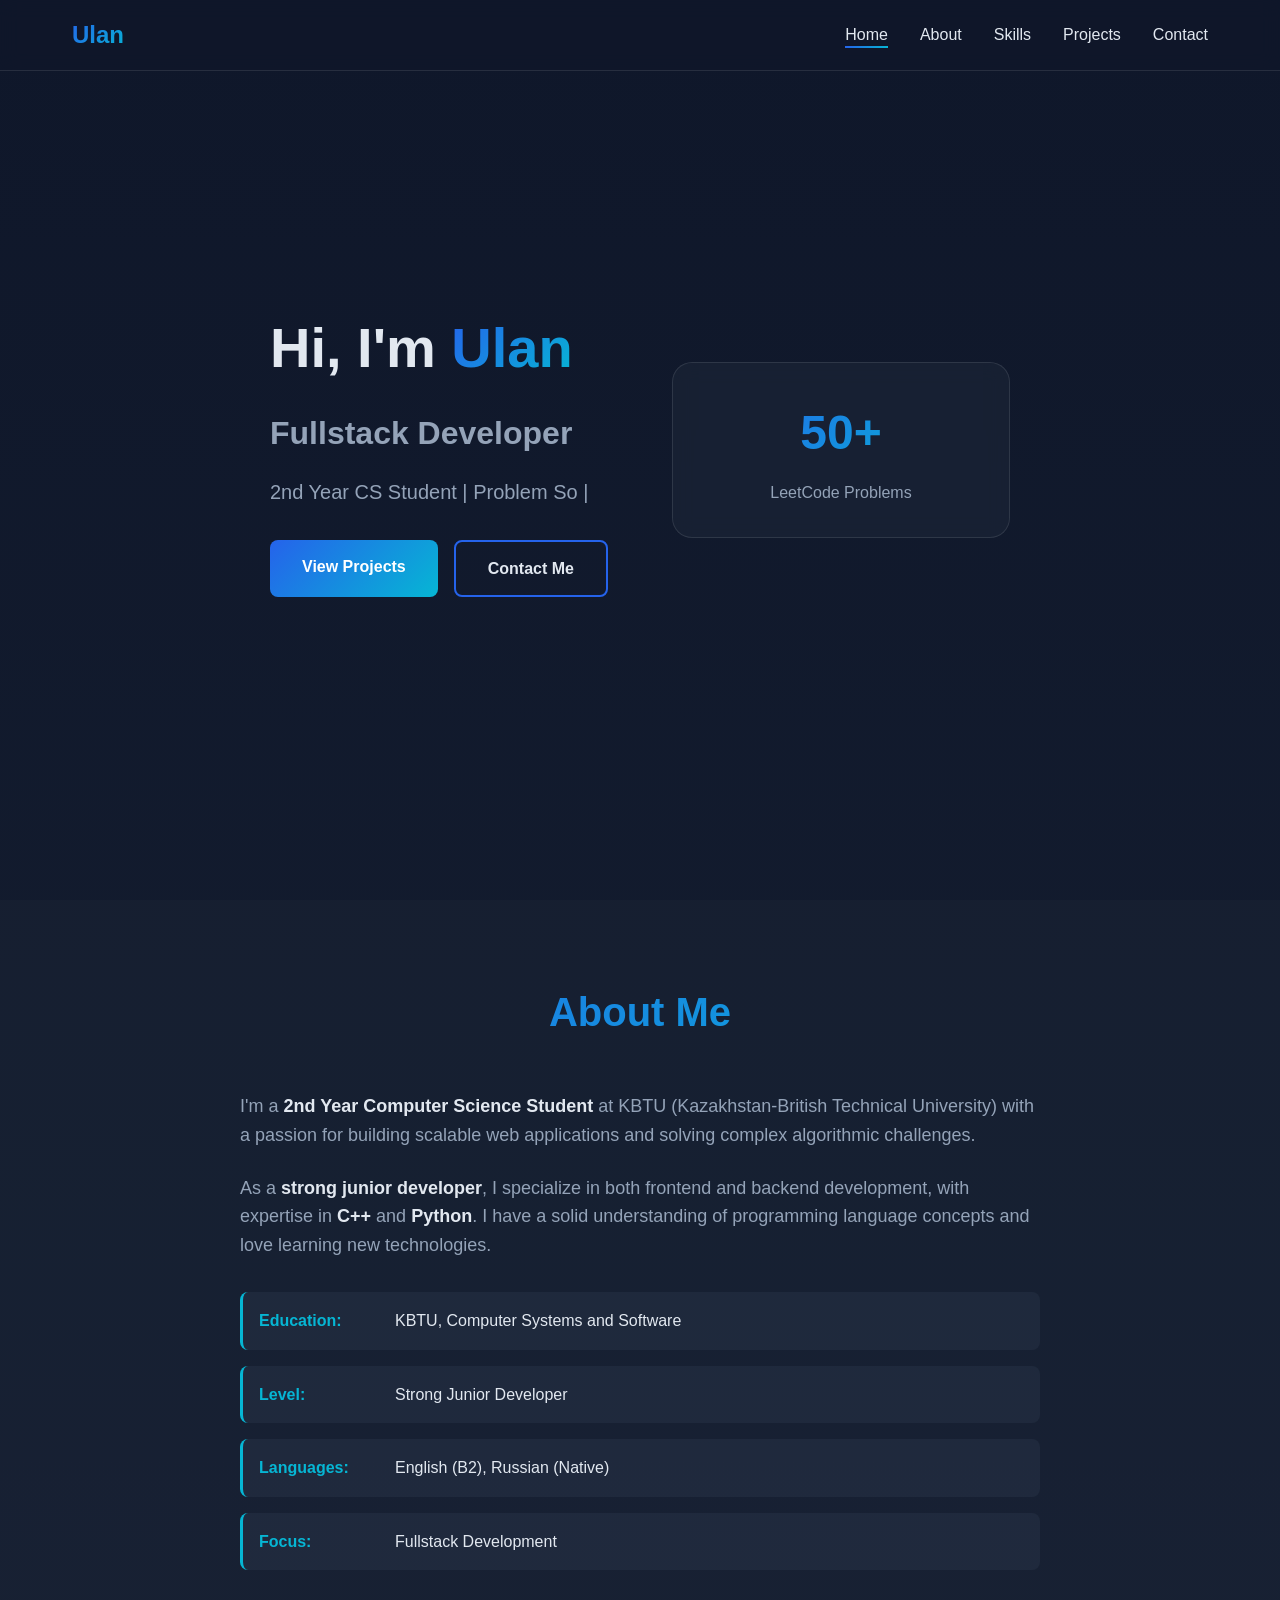
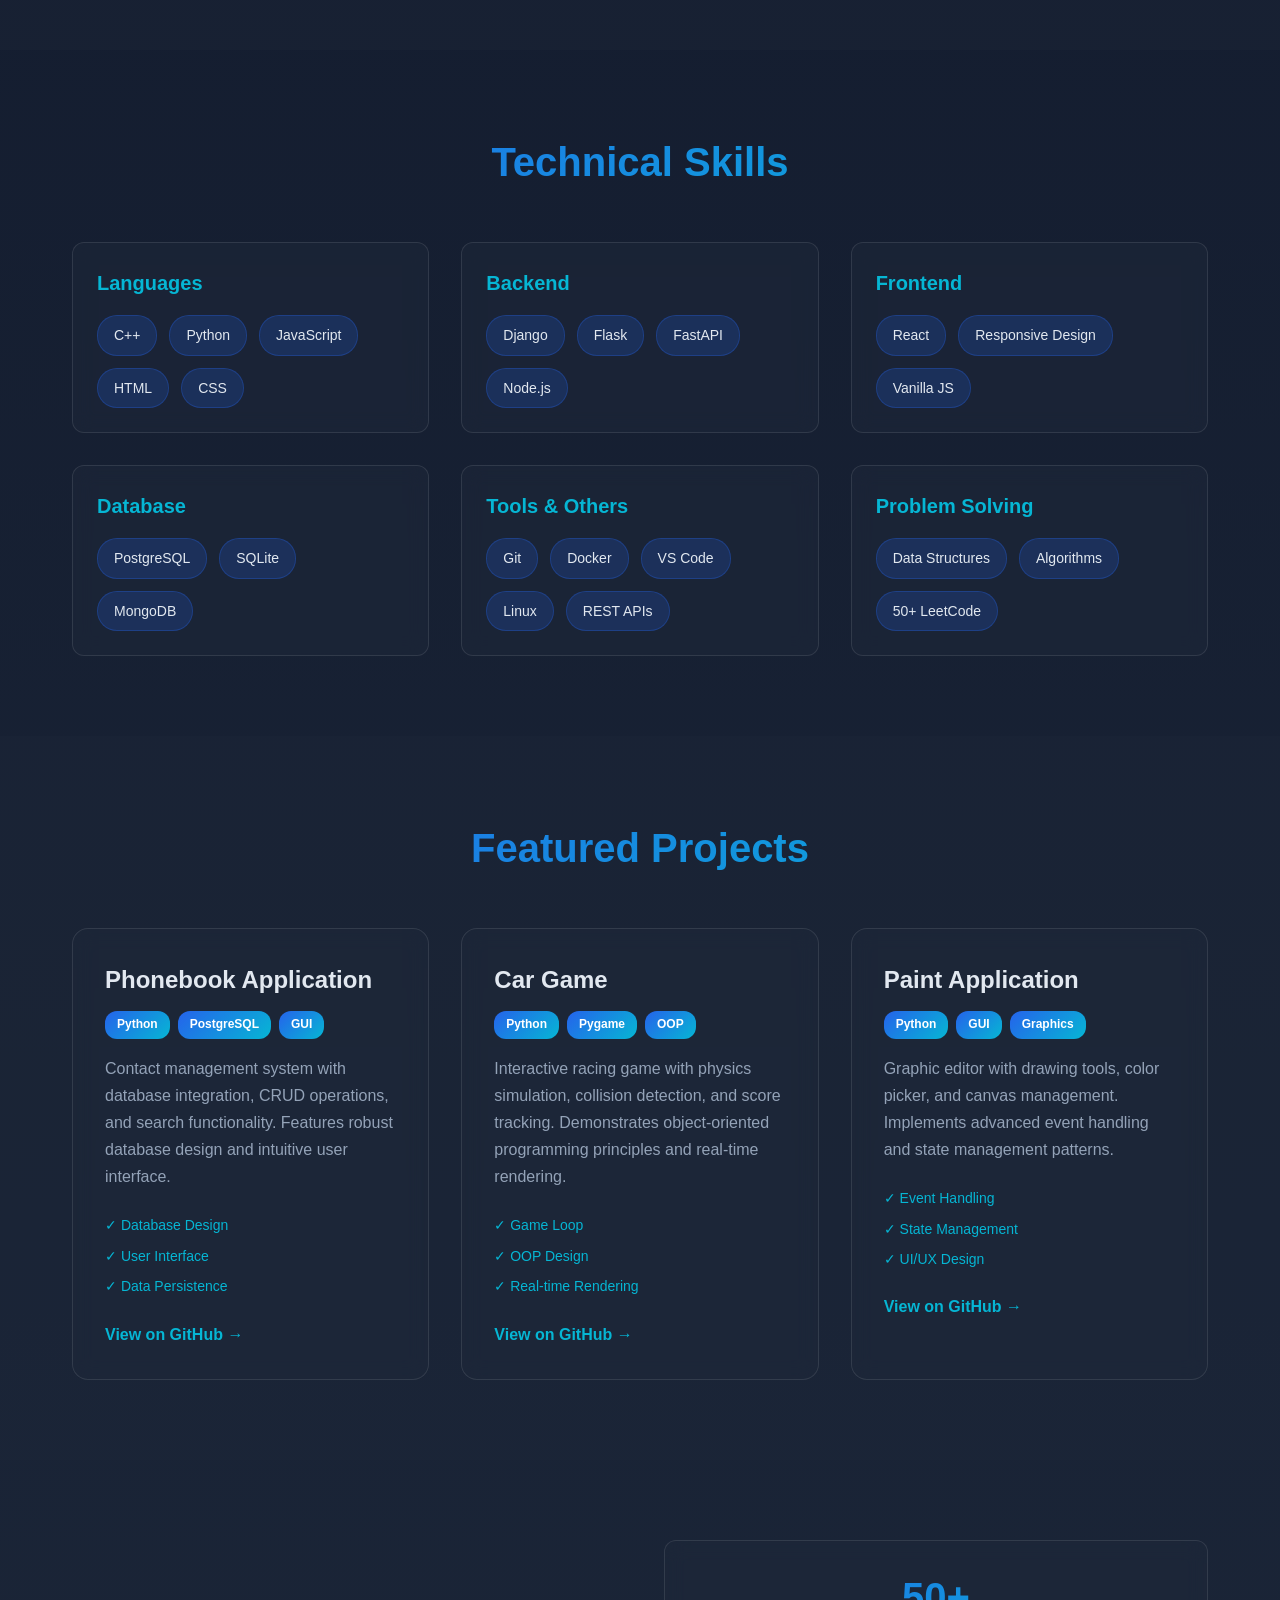
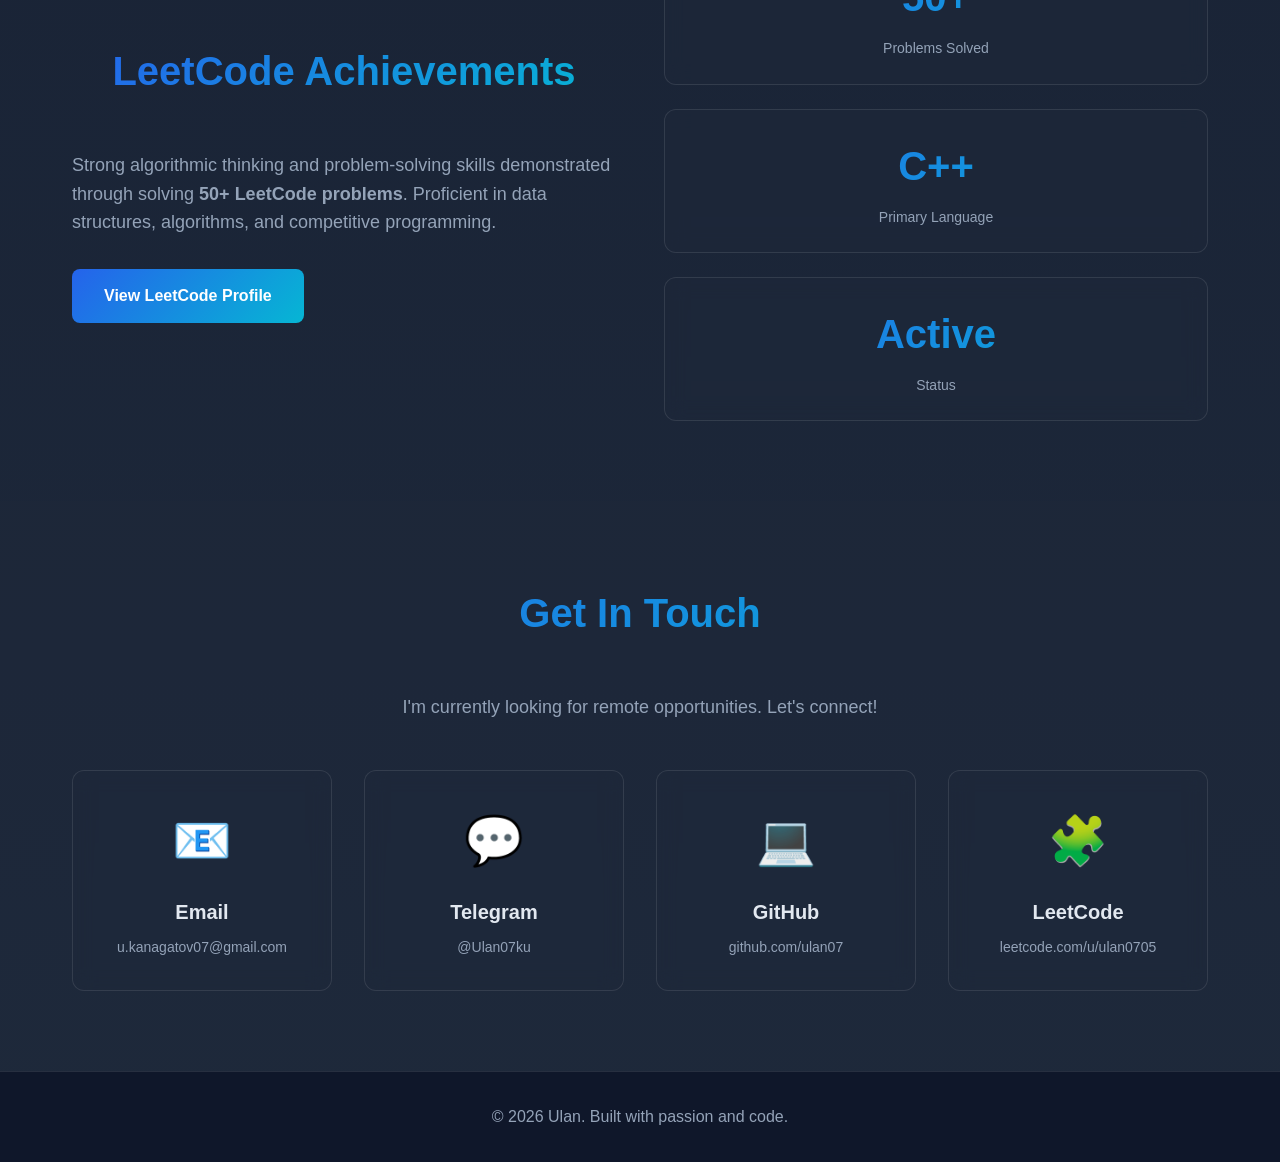
==== index.html @ 7231d41a "first commit" ====
<!DOCTYPE html>
<html lang="en">
<head>
    <meta charset="UTF-8">
    <meta name="viewport" content="width=device-width, initial-scale=1.0">
    <meta name="description" content="Ulan - Fullstack Developer Portfolio | 2nd Year CS Student at KBTU">
    <title>Ulan | Fullstack Developer</title>
    <link rel="stylesheet" href="style.css">
</head>
<body>
    <!-- Navigation -->
    <nav class="navbar">
        <div class="nav-container">
            <div class="logo">Ulan</div>
            <ul class="nav-menu">
                <li><a href="#home" class="nav-link">Home</a></li>
                <li><a href="#about" class="nav-link">About</a></li>
                <li><a href="#skills" class="nav-link">Skills</a></li>
                <li><a href="#projects" class="nav-link">Projects</a></li>
                <li><a href="#contact" class="nav-link">Contact</a></li>
            </ul>
            <div class="hamburger">
                <span></span>
                <span></span>
                <span></span>
            </div>
        </div>
    </nav>

    <!-- Hero Section -->
    <section id="home" class="hero">
        <div class="hero-container">
            <div class="hero-content">
                <h1 class="hero-title">Hi, I'm <span class="gradient-text">Ulan</span></h1>
                <h2 class="hero-subtitle">Fullstack Developer</h2>
                <p class="hero-tagline">
                    <span id="typed-text"></span>
                    <span class="cursor">|</span>
                </p>
                <div class="hero-buttons">
                    <a href="#projects" class="btn btn-primary">View Projects</a>
                    <a href="#contact" class="btn btn-secondary">Contact Me</a>
                </div>
            </div>
            <div class="hero-image">
                <div class="floating-card">
                    <div class="card-content">
                        <div class="stat">
                            <span class="stat-number">50+</span>
                            <span class="stat-label">LeetCode Problems</span>
                        </div>
                    </div>
                </div>
            </div>
        </div>
    </section>

    <!-- About Section -->
    <section id="about" class="about">
        <div class="container">
            <h2 class="section-title">About Me</h2>
            <div class="about-content">
                <div class="about-text">
                    <p class="about-description">
                        I'm a <strong>2nd Year Computer Science Student</strong> at KBTU (Kazakhstan-British Technical University)
                        with a passion for building scalable web applications and solving complex algorithmic challenges.
                    </p>
                    <p class="about-description">
                        As a <strong>strong junior developer</strong>, I specialize in both frontend and backend development,
                        with expertise in <strong>C++</strong> and <strong>Python</strong>. I have a solid understanding of
                        programming language concepts and love learning new technologies.
                    </p>
                    <div class="about-details">
                        <div class="detail-item">
                            <span class="detail-label">Education:</span>
                            <span class="detail-value">KBTU, Computer Systems and Software</span>
                        </div>
                        <div class="detail-item">
                            <span class="detail-label">Level:</span>
                            <span class="detail-value">Strong Junior Developer</span>
                        </div>
                        <div class="detail-item">
                            <span class="detail-label">Languages:</span>
                            <span class="detail-value">English (B2), Russian (Native)</span>
                        </div>
                        <div class="detail-item">
                            <span class="detail-label">Focus:</span>
                            <span class="detail-value">Fullstack Development</span>
                        </div>
                    </div>
                </div>
            </div>
        </div>
    </section>

    <!-- Skills Section -->
    <section id="skills" class="skills">
        <div class="container">
            <h2 class="section-title">Technical Skills</h2>
            <div class="skills-grid">
                <div class="skill-category">
                    <h3 class="category-title">Languages</h3>
                    <div class="skill-items">
                        <span class="skill-tag">C++</span>
                        <span class="skill-tag">Python</span>
                        <span class="skill-tag">JavaScript</span>
                        <span class="skill-tag">HTML</span>
                        <span class="skill-tag">CSS</span>
                    </div>
                </div>
                <div class="skill-category">
                    <h3 class="category-title">Backend</h3>
                    <div class="skill-items">
                        <span class="skill-tag">Django</span>
                        <span class="skill-tag">Flask</span>
                        <span class="skill-tag">FastAPI</span>
                        <span class="skill-tag">Node.js</span>
                    </div>
                </div>
                <div class="skill-category">
                    <h3 class="category-title">Frontend</h3>
                    <div class="skill-items">
                        <span class="skill-tag">React</span>
                        <span class="skill-tag">Responsive Design</span>
                        <span class="skill-tag">Vanilla JS</span>
                    </div>
                </div>
                <div class="skill-category">
                    <h3 class="category-title">Database</h3>
                    <div class="skill-items">
                        <span class="skill-tag">PostgreSQL</span>
                        <span class="skill-tag">SQLite</span>
                        <span class="skill-tag">MongoDB</span>
                    </div>
                </div>
                <div class="skill-category">
                    <h3 class="category-title">Tools & Others</h3>
                    <div class="skill-items">
                        <span class="skill-tag">Git</span>
                        <span class="skill-tag">Docker</span>
                        <span class="skill-tag">VS Code</span>
                        <span class="skill-tag">Linux</span>
                        <span class="skill-tag">REST APIs</span>
                    </div>
                </div>
                <div class="skill-category">
                    <h3 class="category-title">Problem Solving</h3>
                    <div class="skill-items">
                        <span class="skill-tag">Data Structures</span>
                        <span class="skill-tag">Algorithms</span>
                        <span class="skill-tag">50+ LeetCode</span>
                    </div>
                </div>
            </div>
        </div>
    </section>

    <!-- Projects Section -->
    <section id="projects" class="projects">
        <div class="container">
            <h2 class="section-title">Featured Projects</h2>
            <div class="projects-grid">
                <div class="project-card">
                    <div class="project-header">
                        <h3 class="project-title">Phonebook Application</h3>
                        <div class="project-tech">
                            <span class="tech-badge">Python</span>
                            <span class="tech-badge">PostgreSQL</span>
                            <span class="tech-badge">GUI</span>
                        </div>
                    </div>
                    <p class="project-description">
                        Contact management system with database integration, CRUD operations, and search functionality.
                        Features robust database design and intuitive user interface.
                    </p>
                    <div class="project-highlights">
                        <span class="highlight">✓ Database Design</span>
                        <span class="highlight">✓ User Interface</span>
                        <span class="highlight">✓ Data Persistence</span>
                    </div>
                    <a href="https://github.com/ulan07/pp2" class="project-link" target="_blank">View on GitHub →</a>
                </div>

                <div class="project-card">
                    <div class="project-header">
                        <h3 class="project-title">Car Game</h3>
                        <div class="project-tech">
                            <span class="tech-badge">Python</span>
                            <span class="tech-badge">Pygame</span>
                            <span class="tech-badge">OOP</span>
                        </div>
                    </div>
                    <p class="project-description">
                        Interactive racing game with physics simulation, collision detection, and score tracking.
                        Demonstrates object-oriented programming principles and real-time rendering.
                    </p>
                    <div class="project-highlights">
                        <span class="highlight">✓ Game Loop</span>
                        <span class="highlight">✓ OOP Design</span>
                        <span class="highlight">✓ Real-time Rendering</span>
                    </div>
                    <a href="https://github.com/ulan07/pp2" class="project-link" target="_blank">View on GitHub →</a>
                </div>

                <div class="project-card">
                    <div class="project-header">
                        <h3 class="project-title">Paint Application</h3>
                        <div class="project-tech">
                            <span class="tech-badge">Python</span>
                            <span class="tech-badge">GUI</span>
                            <span class="tech-badge">Graphics</span>
                        </div>
                    </div>
                    <p class="project-description">
                        Graphic editor with drawing tools, color picker, and canvas management.
                        Implements advanced event handling and state management patterns.
                    </p>
                    <div class="project-highlights">
                        <span class="highlight">✓ Event Handling</span>
                        <span class="highlight">✓ State Management</span>
                        <span class="highlight">✓ UI/UX Design</span>
                    </div>
                    <a href="https://github.com/ulan07/pp2" class="project-link" target="_blank">View on GitHub →</a>
                </div>
            </div>
        </div>
    </section>

    <!-- LeetCode Section -->
    <section id="leetcode" class="leetcode">
        <div class="container">
            <div class="leetcode-content">
                <div class="leetcode-text">
                    <h2 class="section-title">LeetCode Achievements</h2>
                    <p class="leetcode-description">
                        Strong algorithmic thinking and problem-solving skills demonstrated through
                        solving <strong>50+ LeetCode problems</strong>. Proficient in data structures,
                        algorithms, and competitive programming.
                    </p>
                    <a href="https://leetcode.com/u/ulan0705/" class="btn btn-primary" target="_blank">
                        View LeetCode Profile
                    </a>
                </div>
                <div class="leetcode-stats">
                    <div class="stat-card">
                        <div class="stat-number">50+</div>
                        <div class="stat-label">Problems Solved</div>
                    </div>
                    <div class="stat-card">
                        <div class="stat-number">C++</div>
                        <div class="stat-label">Primary Language</div>
                    </div>
                    <div class="stat-card">
                        <div class="stat-number">Active</div>
                        <div class="stat-label">Status</div>
                    </div>
                </div>
            </div>
        </div>
    </section>

    <!-- Contact Section -->
    <section id="contact" class="contact">
        <div class="container">
            <h2 class="section-title">Get In Touch</h2>
            <p class="contact-subtitle">
                I'm currently looking for remote opportunities. Let's connect!
            </p>
            <div class="contact-grid">
                <a href="mailto:u.kanagatov07@gmail.com" class="contact-card">
                    <div class="contact-icon">📧</div>
                    <h3 class="contact-title">Email</h3>
                    <p class="contact-value">u.kanagatov07@gmail.com</p>
                </a>
                <a href="https://t.me/Ulan07ku" class="contact-card" target="_blank">
                    <div class="contact-icon">💬</div>
                    <h3 class="contact-title">Telegram</h3>
                    <p class="contact-value">@Ulan07ku</p>
                </a>
                <a href="https://github.com/ulan07" class="contact-card" target="_blank">
                    <div class="contact-icon">💻</div>
                    <h3 class="contact-title">GitHub</h3>
                    <p class="contact-value">github.com/ulan07</p>
                </a>
                <a href="https://leetcode.com/u/ulan0705/" class="contact-card" target="_blank">
                    <div class="contact-icon">🧩</div>
                    <h3 class="contact-title">LeetCode</h3>
                    <p class="contact-value">leetcode.com/u/ulan0705</p>
                </a>
            </div>
        </div>
    </section>

    <!-- Footer -->
    <footer class="footer">
        <div class="container">
            <p>&copy; 2026 Ulan. Built with passion and code.</p>
        </div>
    </footer>

    <script src="script.js"></script>
</body>
</html>
---- style.css ----
* {
    margin: 0;
    padding: 0;
    box-sizing: border-box;
}

:root {
    --primary: #2563eb;
    --accent: #06b6d4;
    --bg-dark: #0f172a;
    --bg-dark-2: #1e293b;
    --bg-dark-3: #334155;
    --text-light: #e2e8f0;
    --text-gray: #94a3b8;
    --gradient: linear-gradient(135deg, var(--primary), var(--accent));
}

html {
    scroll-behavior: smooth;
}

body {
    font-family: 'Segoe UI', Tahoma, Geneva, Verdana, sans-serif;
    background: linear-gradient(to bottom, var(--bg-dark), var(--bg-dark-2));
    color: var(--text-light);
    line-height: 1.6;
    overflow-x: hidden;
}

.container {
    max-width: 1200px;
    margin: 0 auto;
    padding: 0 2rem;
}

/* Navigation */
.navbar {
    position: fixed;
    top: 0;
    width: 100%;
    background: rgba(15, 23, 42, 0.8);
    backdrop-filter: blur(10px);
    z-index: 1000;
    border-bottom: 1px solid rgba(255, 255, 255, 0.1);
}

.nav-container {
    max-width: 1200px;
    margin: 0 auto;
    padding: 1rem 2rem;
    display: flex;
    justify-content: space-between;
    align-items: center;
}

.logo {
    font-size: 1.5rem;
    font-weight: bold;
    background: var(--gradient);
    -webkit-background-clip: text;
    -webkit-text-fill-color: transparent;
    background-clip: text;
}

.nav-menu {
    display: flex;
    list-style: none;
    gap: 2rem;
}

.nav-link {
    color: var(--text-light);
    text-decoration: none;
    transition: color 0.3s;
    position: relative;
}

.nav-link::after {
    content: '';
    position: absolute;
    bottom: -5px;
    left: 0;
    width: 0;
    height: 2px;
    background: var(--gradient);
    transition: width 0.3s;
}

.nav-link:hover::after,
.nav-link.active::after {
    width: 100%;
}

.nav-link:hover {
    color: var(--accent);
}

.hamburger {
    display: none;
    flex-direction: column;
    cursor: pointer;
}

.hamburger span {
    width: 25px;
    height: 3px;
    background: var(--text-light);
    margin: 3px 0;
    transition: 0.3s;
}

/* Hero Section */
.hero {
    min-height: 100vh;
    display: flex;
    align-items: center;
    padding-top: 80px;
}

.hero-container {
    max-width: 1200px;
    margin: 0 auto;
    padding: 0 2rem;
    display: grid;
    grid-template-columns: 1fr 1fr;
    gap: 4rem;
    align-items: center;
}

.hero-title {
    font-size: 3.5rem;
    margin-bottom: 1rem;
}

.gradient-text {
    background: var(--gradient);
    -webkit-background-clip: text;
    -webkit-text-fill-color: transparent;
    background-clip: text;
}

.hero-subtitle {
    font-size: 2rem;
    color: var(--text-gray);
    margin-bottom: 1rem;
}

.hero-tagline {
    font-size: 1.25rem;
    color: var(--text-gray);
    margin-bottom: 2rem;
    min-height: 2rem;
}

.cursor {
    animation: blink 1s infinite;
}

@keyframes blink {
    0%, 50% { opacity: 1; }
    51%, 100% { opacity: 0; }
}

.hero-buttons {
    display: flex;
    gap: 1rem;
}

.btn {
    padding: 0.875rem 2rem;
    border-radius: 8px;
    text-decoration: none;
    font-weight: 600;
    transition: all 0.3s;
    display: inline-block;
}

.btn-primary {
    background: var(--gradient);
    color: white;
}

.btn-primary:hover {
    transform: translateY(-2px);
    box-shadow: 0 10px 25px rgba(37, 99, 235, 0.3);
}

.btn-secondary {
    background: transparent;
    color: var(--text-light);
    border: 2px solid var(--primary);
}

.btn-secondary:hover {
    background: var(--primary);
    transform: translateY(-2px);
}

.floating-card {
    background: rgba(30, 41, 59, 0.5);
    backdrop-filter: blur(10px);
    border: 1px solid rgba(255, 255, 255, 0.1);
    border-radius: 20px;
    padding: 2rem;
    animation: float 3s ease-in-out infinite;
}

@keyframes float {
    0%, 100% { transform: translateY(0); }
    50% { transform: translateY(-20px); }
}

.stat {
    text-align: center;
}

.stat-number {
    display: block;
    font-size: 3rem;
    font-weight: bold;
    background: var(--gradient);
    -webkit-background-clip: text;
    -webkit-text-fill-color: transparent;
    background-clip: text;
}

.stat-label {
    display: block;
    color: var(--text-gray);
    margin-top: 0.5rem;
}

/* Section Styles */
section {
    padding: 5rem 0;
}

.section-title {
    font-size: 2.5rem;
    text-align: center;
    margin-bottom: 3rem;
    background: var(--gradient);
    -webkit-background-clip: text;
    -webkit-text-fill-color: transparent;
    background-clip: text;
}

/* About Section */
.about {
    background: rgba(30, 41, 59, 0.3);
}

.about-content {
    max-width: 800px;
    margin: 0 auto;
}

.about-description {
    font-size: 1.125rem;
    color: var(--text-gray);
    margin-bottom: 1.5rem;
}

.about-description strong {
    color: var(--text-light);
}

.about-details {
    display: grid;
    gap: 1rem;
    margin-top: 2rem;
}

.detail-item {
    display: flex;
    gap: 1rem;
    padding: 1rem;
    background: rgba(51, 65, 85, 0.3);
    border-radius: 8px;
    border-left: 3px solid var(--accent);
}

.detail-label {
    font-weight: 600;
    color: var(--accent);
    min-width: 120px;
}

.detail-value {
    color: var(--text-light);
}

/* Skills Section */
.skills-grid {
    display: grid;
    grid-template-columns: repeat(auto-fit, minmax(300px, 1fr));
    gap: 2rem;
}

.skill-category {
    background: rgba(30, 41, 59, 0.5);
    backdrop-filter: blur(10px);
    border: 1px solid rgba(255, 255, 255, 0.1);
    border-radius: 12px;
    padding: 1.5rem;
    transition: transform 0.3s, box-shadow 0.3s;
}

.skill-category:hover {
    transform: translateY(-5px);
    box-shadow: 0 10px 30px rgba(6, 182, 212, 0.2);
}

.category-title {
    font-size: 1.25rem;
    color: var(--accent);
    margin-bottom: 1rem;
}

.skill-items {
    display: flex;
    flex-wrap: wrap;
    gap: 0.75rem;
}

.skill-tag {
    background: rgba(37, 99, 235, 0.2);
    color: var(--text-light);
    padding: 0.5rem 1rem;
    border-radius: 20px;
    font-size: 0.875rem;
    border: 1px solid rgba(37, 99, 235, 0.3);
    transition: all 0.3s;
}

.skill-tag:hover {
    background: rgba(37, 99, 235, 0.4);
    transform: scale(1.05);
}

/* Projects Section */
.projects {
    background: rgba(30, 41, 59, 0.3);
}

.projects-grid {
    display: grid;
    grid-template-columns: repeat(auto-fit, minmax(350px, 1fr));
    gap: 2rem;
}

.project-card {
    background: rgba(30, 41, 59, 0.5);
    backdrop-filter: blur(10px);
    border: 1px solid rgba(255, 255, 255, 0.1);
    border-radius: 16px;
    padding: 2rem;
    transition: all 0.3s;
}

.project-card:hover {
    transform: translateY(-10px);
    box-shadow: 0 20px 40px rgba(6, 182, 212, 0.3);
    border-color: var(--accent);
}

.project-header {
    margin-bottom: 1rem;
}

.project-title {
    font-size: 1.5rem;
    color: var(--text-light);
    margin-bottom: 0.75rem;
}

.project-tech {
    display: flex;
    flex-wrap: wrap;
    gap: 0.5rem;
}

.tech-badge {
    background: var(--gradient);
    color: white;
    padding: 0.25rem 0.75rem;
    border-radius: 12px;
    font-size: 0.75rem;
    font-weight: 600;
}

.project-description {
    color: var(--text-gray);
    margin-bottom: 1.5rem;
    line-height: 1.7;
}

.project-highlights {
    display: flex;
    flex-direction: column;
    gap: 0.5rem;
    margin-bottom: 1.5rem;
}

.highlight {
    color: var(--accent);
    font-size: 0.875rem;
}

.project-link {
    color: var(--accent);
    text-decoration: none;
    font-weight: 600;
    transition: color 0.3s;
}

.project-link:hover {
    color: var(--primary);
}

/* LeetCode Section */
.leetcode-content {
    display: grid;
    grid-template-columns: 1fr 1fr;
    gap: 3rem;
    align-items: center;
}

.leetcode-description {
    color: var(--text-gray);
    font-size: 1.125rem;
    margin-bottom: 2rem;
}

.leetcode-stats {
    display: grid;
    gap: 1.5rem;
}

.stat-card {
    background: rgba(30, 41, 59, 0.5);
    backdrop-filter: blur(10px);
    border: 1px solid rgba(255, 255, 255, 0.1);
    border-radius: 12px;
    padding: 1.5rem;
    text-align: center;
}

.stat-card .stat-number {
    font-size: 2.5rem;
}

.stat-card .stat-label {
    font-size: 0.875rem;
}

/* Contact Section */
.contact {
    background: rgba(30, 41, 59, 0.3);
}

.contact-subtitle {
    text-align: center;
    color: var(--text-gray);
    font-size: 1.125rem;
    margin-bottom: 3rem;
}

.contact-grid {
    display: grid;
    grid-template-columns: repeat(auto-fit, minmax(250px, 1fr));
    gap: 2rem;
}

.contact-card {
    background: rgba(30, 41, 59, 0.5);
    backdrop-filter: blur(10px);
    border: 1px solid rgba(255, 255, 255, 0.1);
    border-radius: 12px;
    padding: 2rem;
    text-align: center;
    text-decoration: none;
    transition: all 0.3s;
}

.contact-card:hover {
    transform: translateY(-5px);
    border-color: var(--accent);
    box-shadow: 0 10px 30px rgba(6, 182, 212, 0.2);
}

.contact-icon {
    font-size: 3rem;
    margin-bottom: 1rem;
}

.contact-title {
    color: var(--text-light);
    font-size: 1.25rem;
    margin-bottom: 0.5rem;
}

.contact-value {
    color: var(--text-gray);
    font-size: 0.875rem;
}

/* Footer */
.footer {
    background: var(--bg-dark);
    padding: 2rem 0;
    text-align: center;
    color: var(--text-gray);
    border-top: 1px solid rgba(255, 255, 255, 0.1);
}

/* Animations */
.fade-in {
    opacity: 0;
    transform: translateY(30px);
    transition: opacity 0.6s, transform 0.6s;
}

.fade-in.visible {
    opacity: 1;
    transform: translateY(0);
}

/* Responsive */
@media (max-width: 768px) {
    .hamburger {
        display: flex;
    }

    .nav-menu {
        position: fixed;
        left: -100%;
        top: 70px;
        flex-direction: column;
        background: rgba(15, 23, 42, 0.95);
        width: 100%;
        text-align: center;
        transition: 0.3s;
        padding: 2rem 0;
    }

    .nav-menu.active {
        left: 0;
    }

    .hero-container {
        grid-template-columns: 1fr;
        text-align: center;
    }

    .hero-title {
        font-size: 2.5rem;
    }

    .hero-subtitle {
        font-size: 1.5rem;
    }

    .hero-buttons {
        justify-content: center;
    }

    .leetcode-content {
        grid-template-columns: 1fr;
    }

    .projects-grid,
    .skills-grid {
        grid-template-columns: 1fr;
    }
}

@media (max-width: 480px) {
    .hero-title {
        font-size: 2rem;
    }

    .section-title {
        font-size: 2rem;
    }

    .btn {
        padding: 0.75rem 1.5rem;
        font-size: 0.875rem;
    }
}
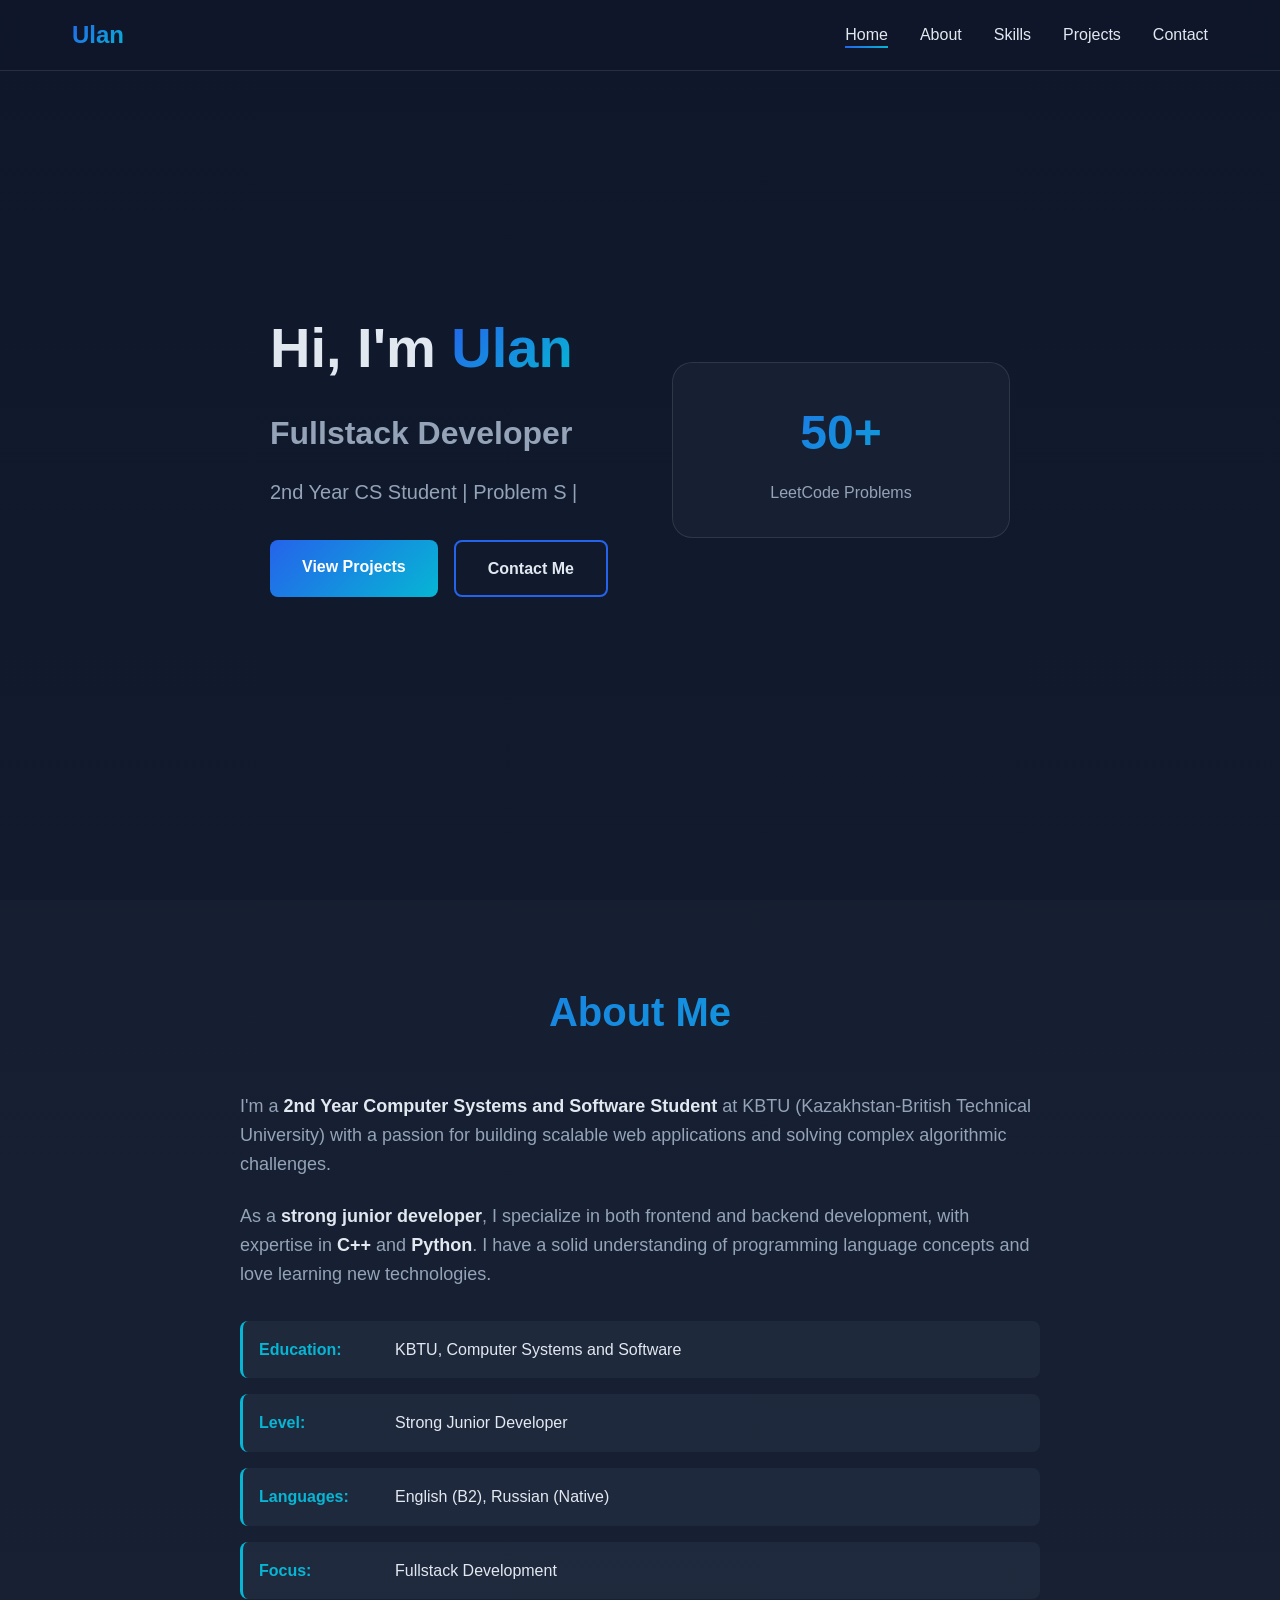
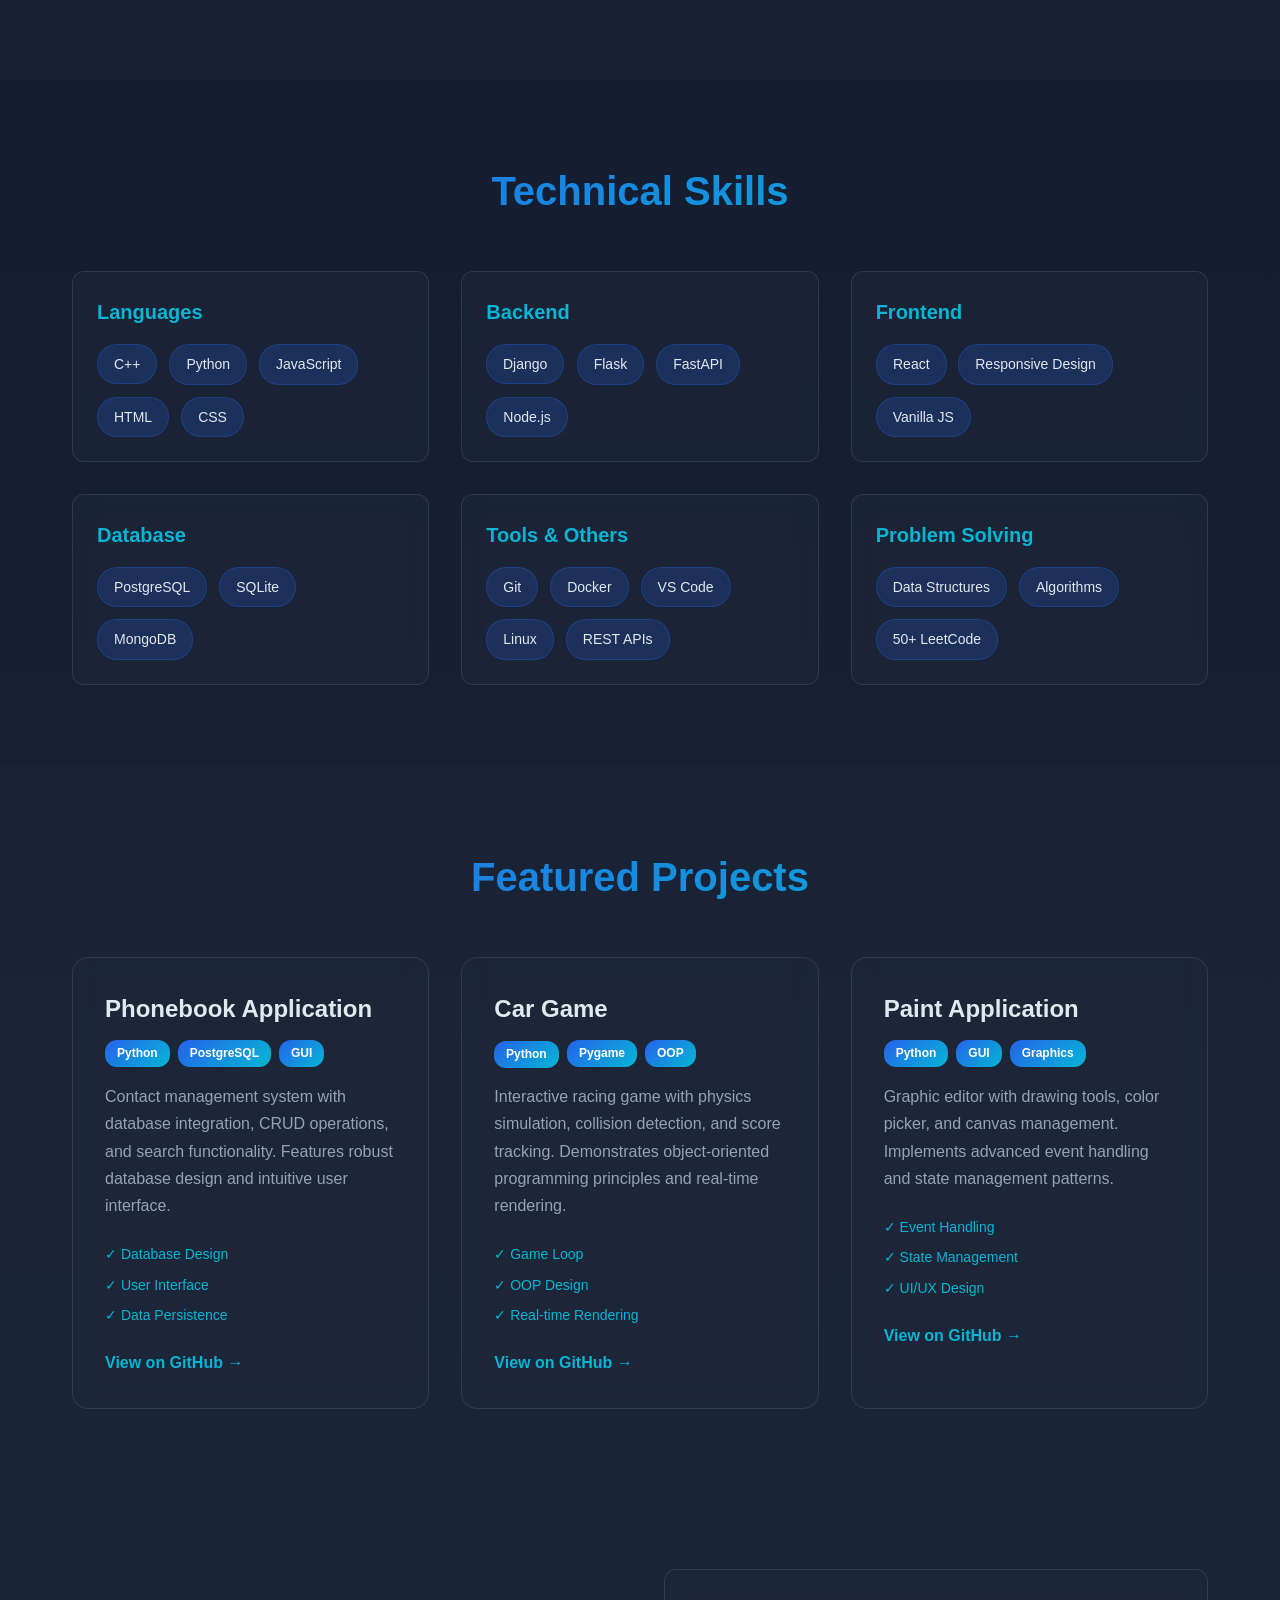
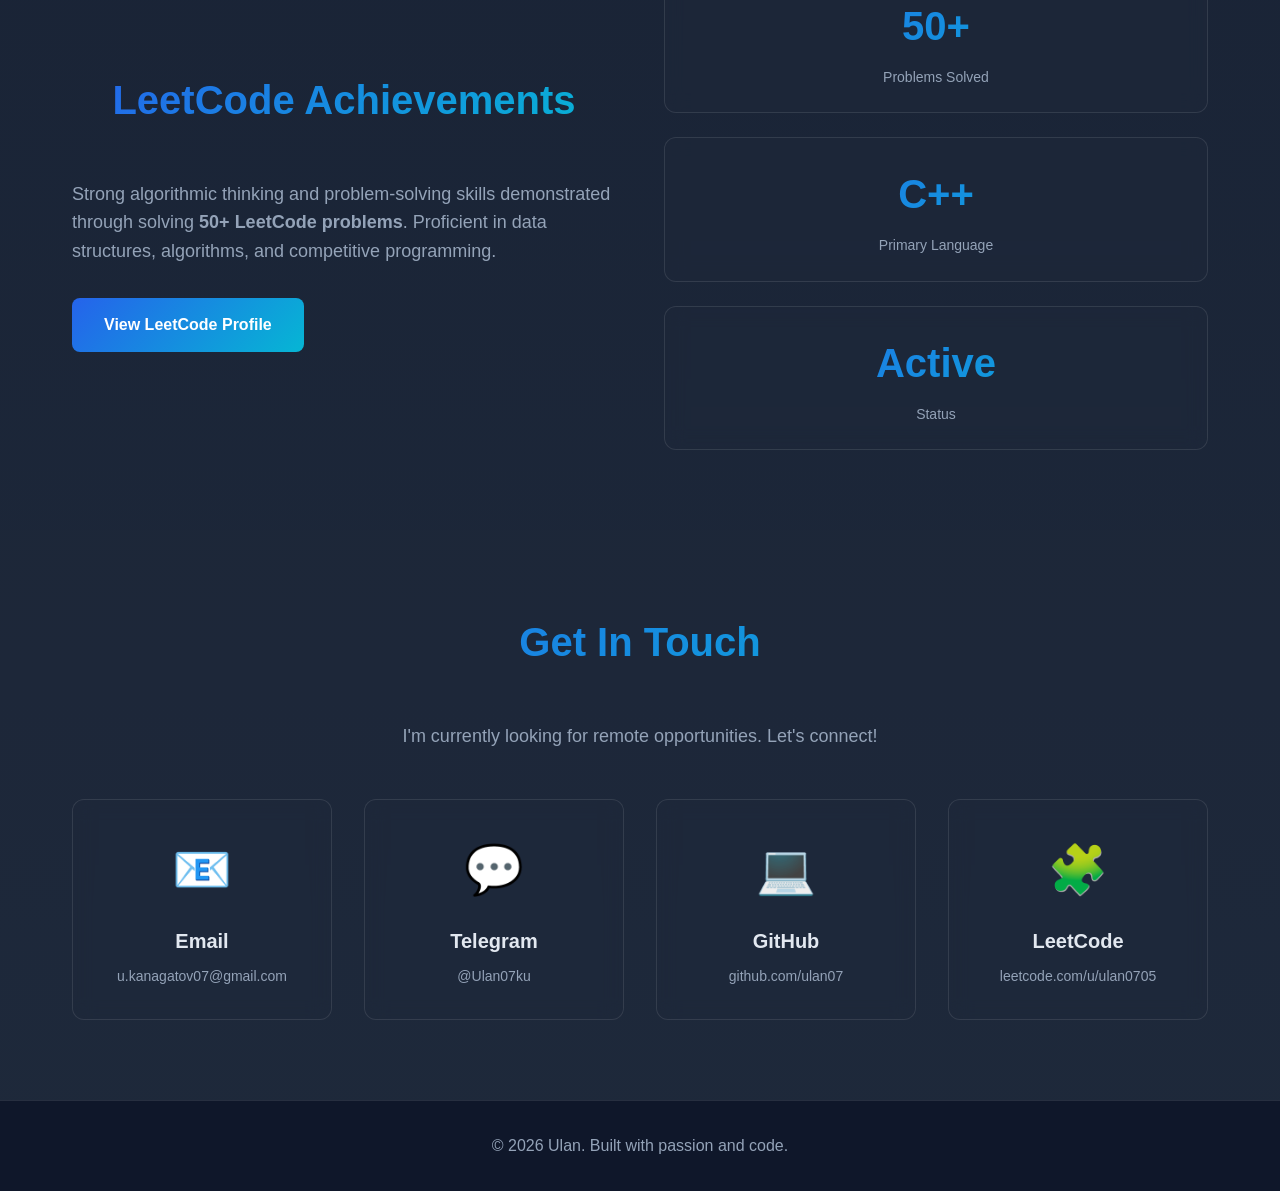
==== commit ca2234b3: "1" ====
--- a/index.html
+++ b/index.html
@@ -3,7 +3,7 @@
 <head>
     <meta charset="UTF-8">
     <meta name="viewport" content="width=device-width, initial-scale=1.0">
-    <meta name="description" content="Ulan - Fullstack Developer Portfolio | 2nd Year CS Student at KBTU">
+    <meta name="description" content="Ulan - Fullstack Developer Portfolio | 2nd Year CSS Student at KBTU">
     <title>Ulan | Fullstack Developer</title>
     <link rel="stylesheet" href="style.css">
 </head>
@@ -62,7 +62,7 @@
             <div class="about-content">
                 <div class="about-text">
                     <p class="about-description">
-                        I'm a <strong>2nd Year Computer Science Student</strong> at KBTU (Kazakhstan-British Technical University)
+                        I'm a <strong>2nd Year Computer Systems and Software Student</strong> at KBTU (Kazakhstan-British Technical University)
                         with a passion for building scalable web applications and solving complex algorithmic challenges.
                     </p>
                     <p class="about-description">
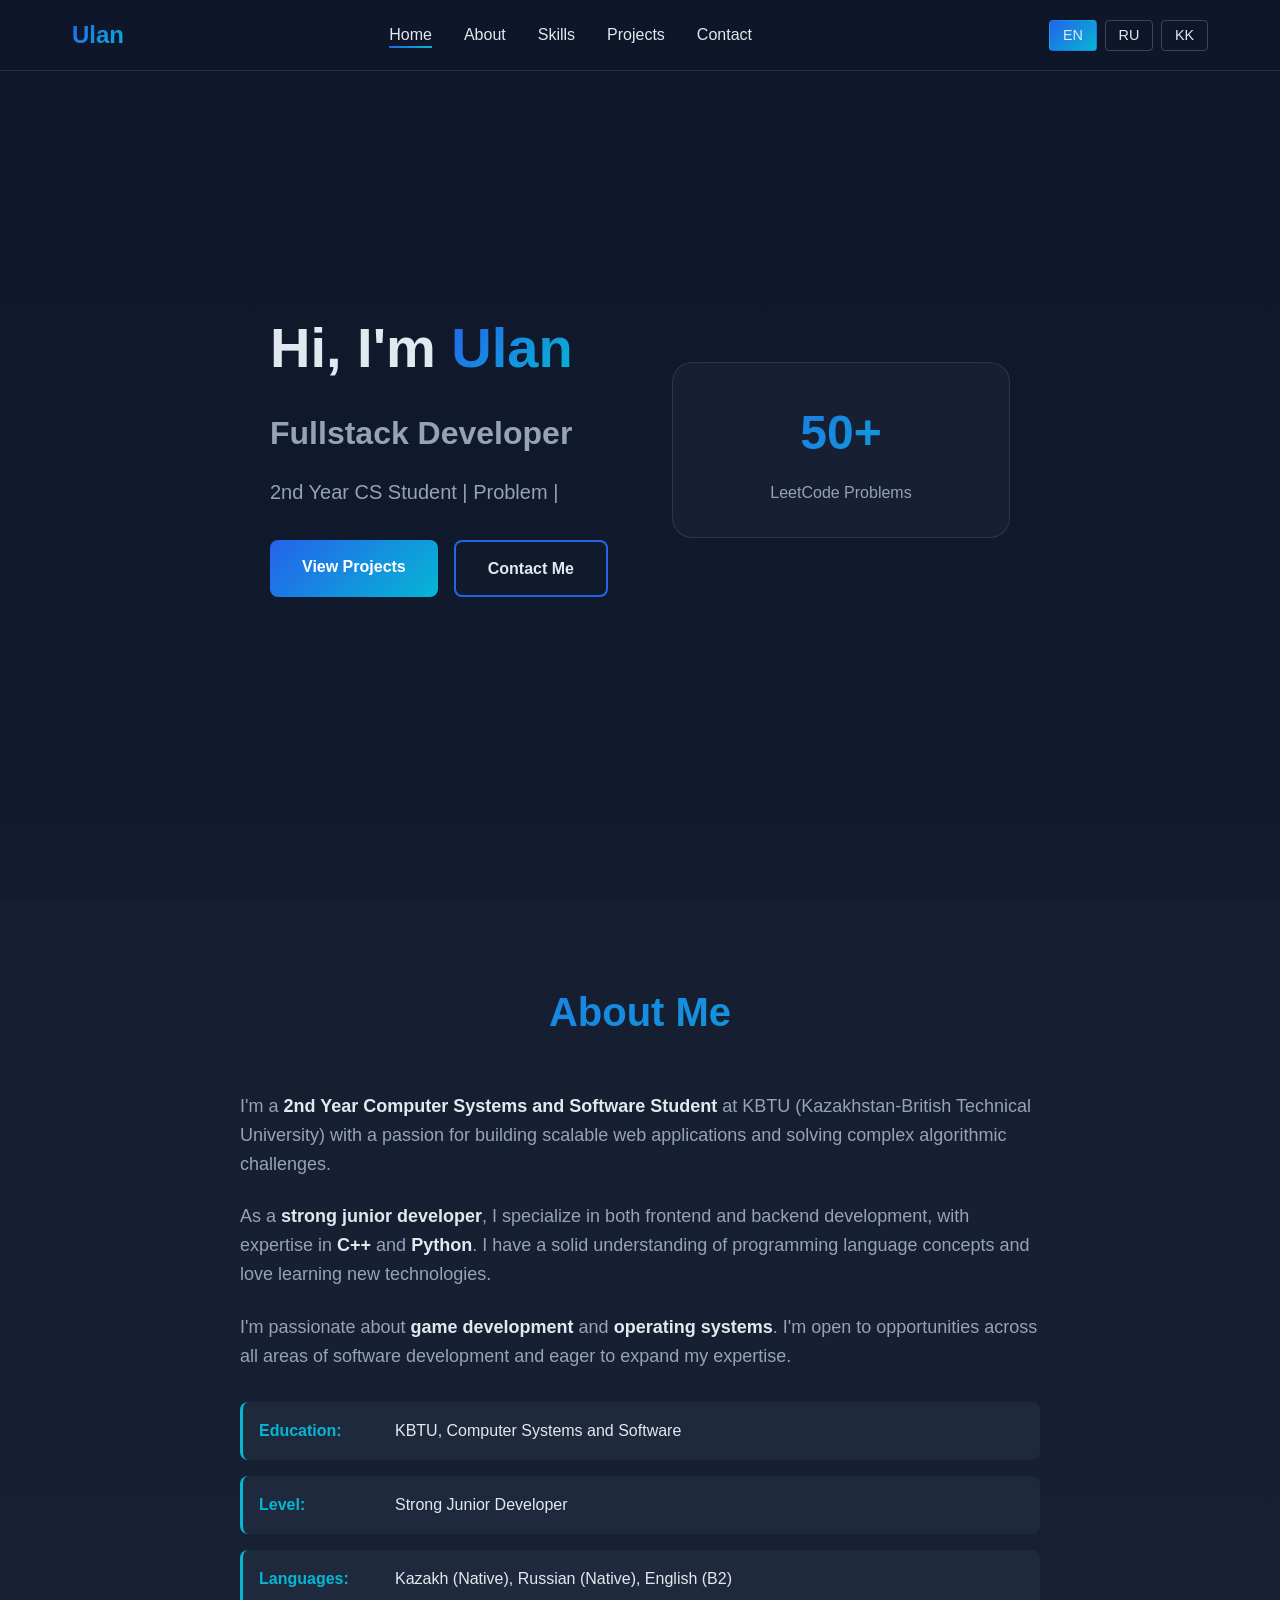
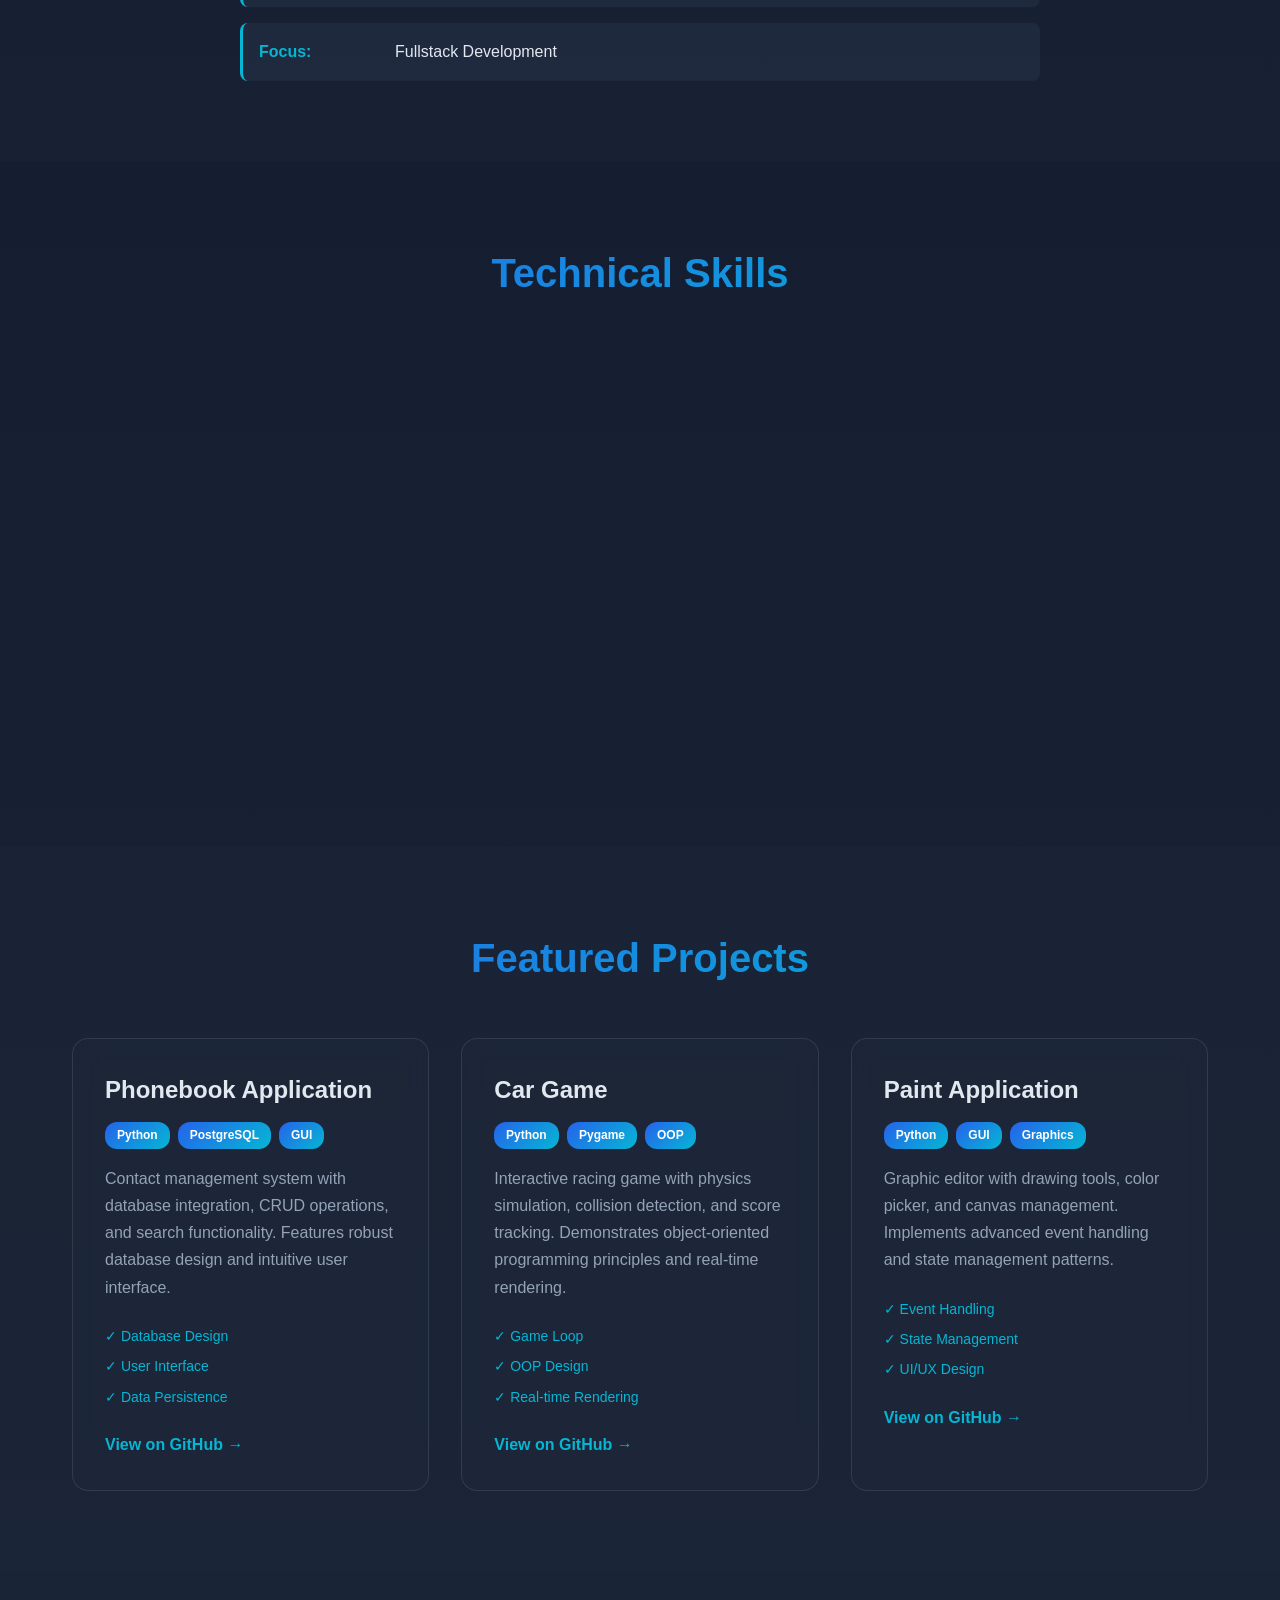
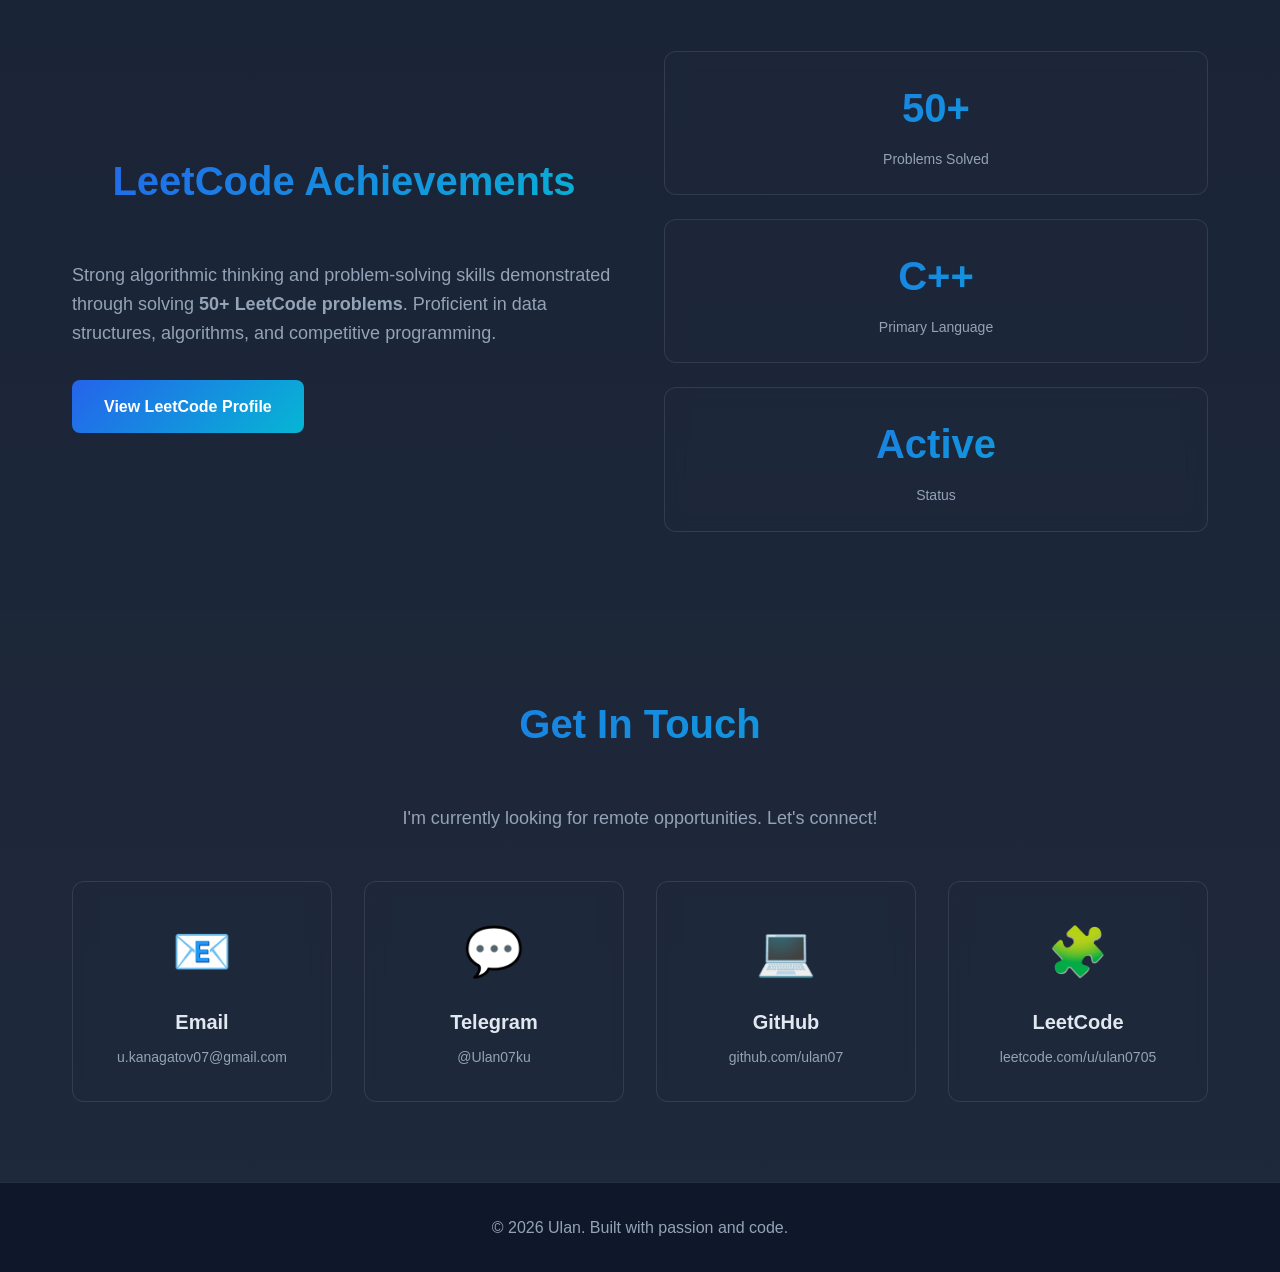
==== commit d6272a27: "1" ====
--- a/index.html
+++ b/index.html
@@ -19,6 +19,11 @@
                 <li><a href="#projects" class="nav-link">Projects</a></li>
                 <li><a href="#contact" class="nav-link">Contact</a></li>
             </ul>
+            <div class="language-switcher">
+                <button class="lang-btn active" data-lang="en">EN</button>
+                <button class="lang-btn" data-lang="ru">RU</button>
+                <button class="lang-btn" data-lang="kk">KK</button>
+            </div>
             <div class="hamburger">
                 <span></span>
                 <span></span>
@@ -70,6 +75,10 @@
                         with expertise in <strong>C++</strong> and <strong>Python</strong>. I have a solid understanding of
                         programming language concepts and love learning new technologies.
                     </p>
+                    <p class="about-description">
+                        I'm passionate about <strong>game development</strong> and <strong>operating systems</strong>.
+                        I'm open to opportunities across all areas of software development and eager to expand my expertise.
+                    </p>
                     <div class="about-details">
                         <div class="detail-item">
                             <span class="detail-label">Education:</span>
@@ -81,7 +90,7 @@
                         </div>
                         <div class="detail-item">
                             <span class="detail-label">Languages:</span>
-                            <span class="detail-value">English (B2), Russian (Native)</span>
+                            <span class="detail-value">Kazakh (Native), Russian (Native), English (B2)</span>
                         </div>
                         <div class="detail-item">
                             <span class="detail-label">Focus:</span>
--- a/style.css
+++ b/style.css
@@ -107,6 +107,33 @@
     background: var(--text-light);
     margin: 3px 0;
     transition: 0.3s;
+}
+
+.language-switcher {
+    display: flex;
+    gap: 0.5rem;
+    margin-left: 2rem;
+}
+
+.lang-btn {
+    background: transparent;
+    border: 1px solid rgba(255, 255, 255, 0.2);
+    color: var(--text-light);
+    padding: 0.4rem 0.8rem;
+    border-radius: 4px;
+    cursor: pointer;
+    transition: all 0.3s;
+    font-size: 0.9rem;
+}
+
+.lang-btn:hover {
+    border-color: var(--accent);
+    background: rgba(6, 182, 212, 0.1);
+}
+
+.lang-btn.active {
+    background: var(--gradient);
+    border-color: transparent;
 }
 
 /* Hero Section */
@@ -548,6 +575,19 @@
         left: 0;
     }
 
+    .language-switcher {
+        position: absolute;
+        top: 1rem;
+        right: 4rem;
+        gap: 0.3rem;
+        margin-left: 0;
+    }
+
+    .lang-btn {
+        padding: 0.3rem 0.6rem;
+        font-size: 0.8rem;
+    }
+
     .hero-container {
         grid-template-columns: 1fr;
         text-align: center;
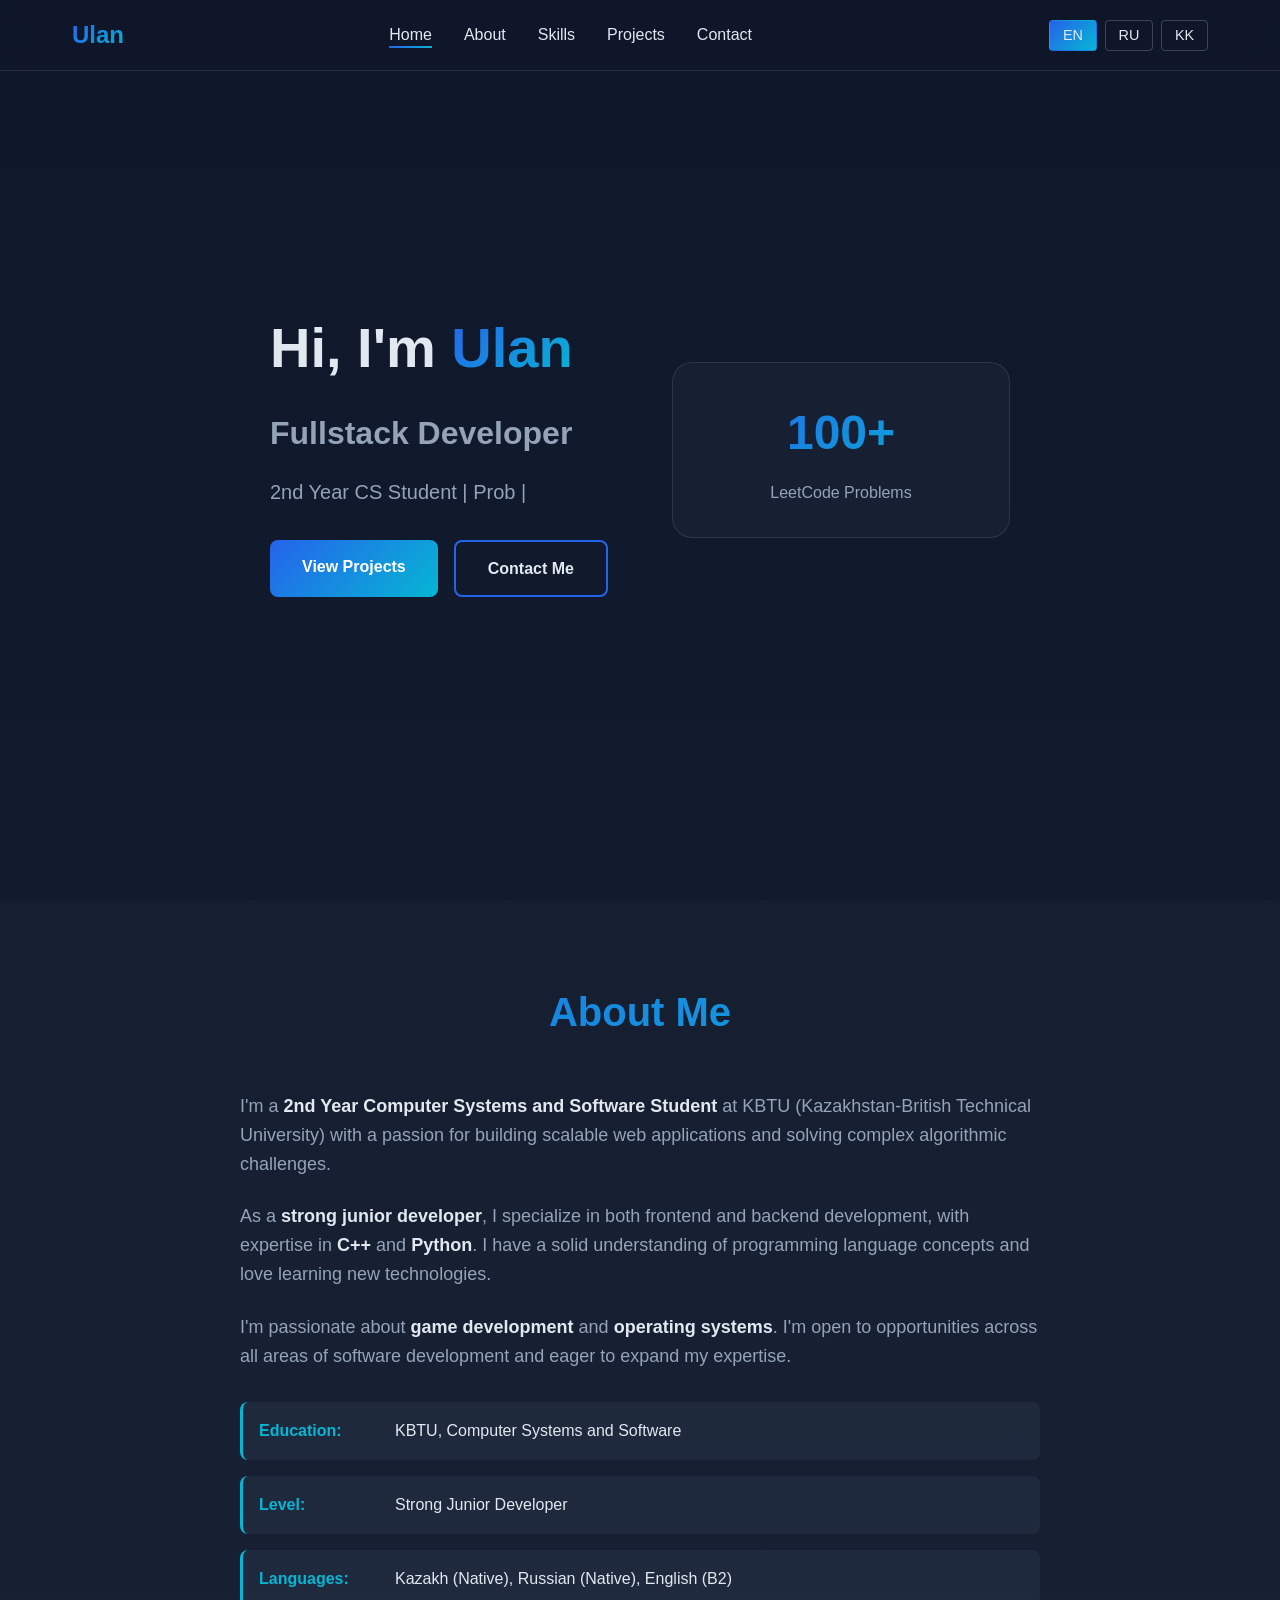
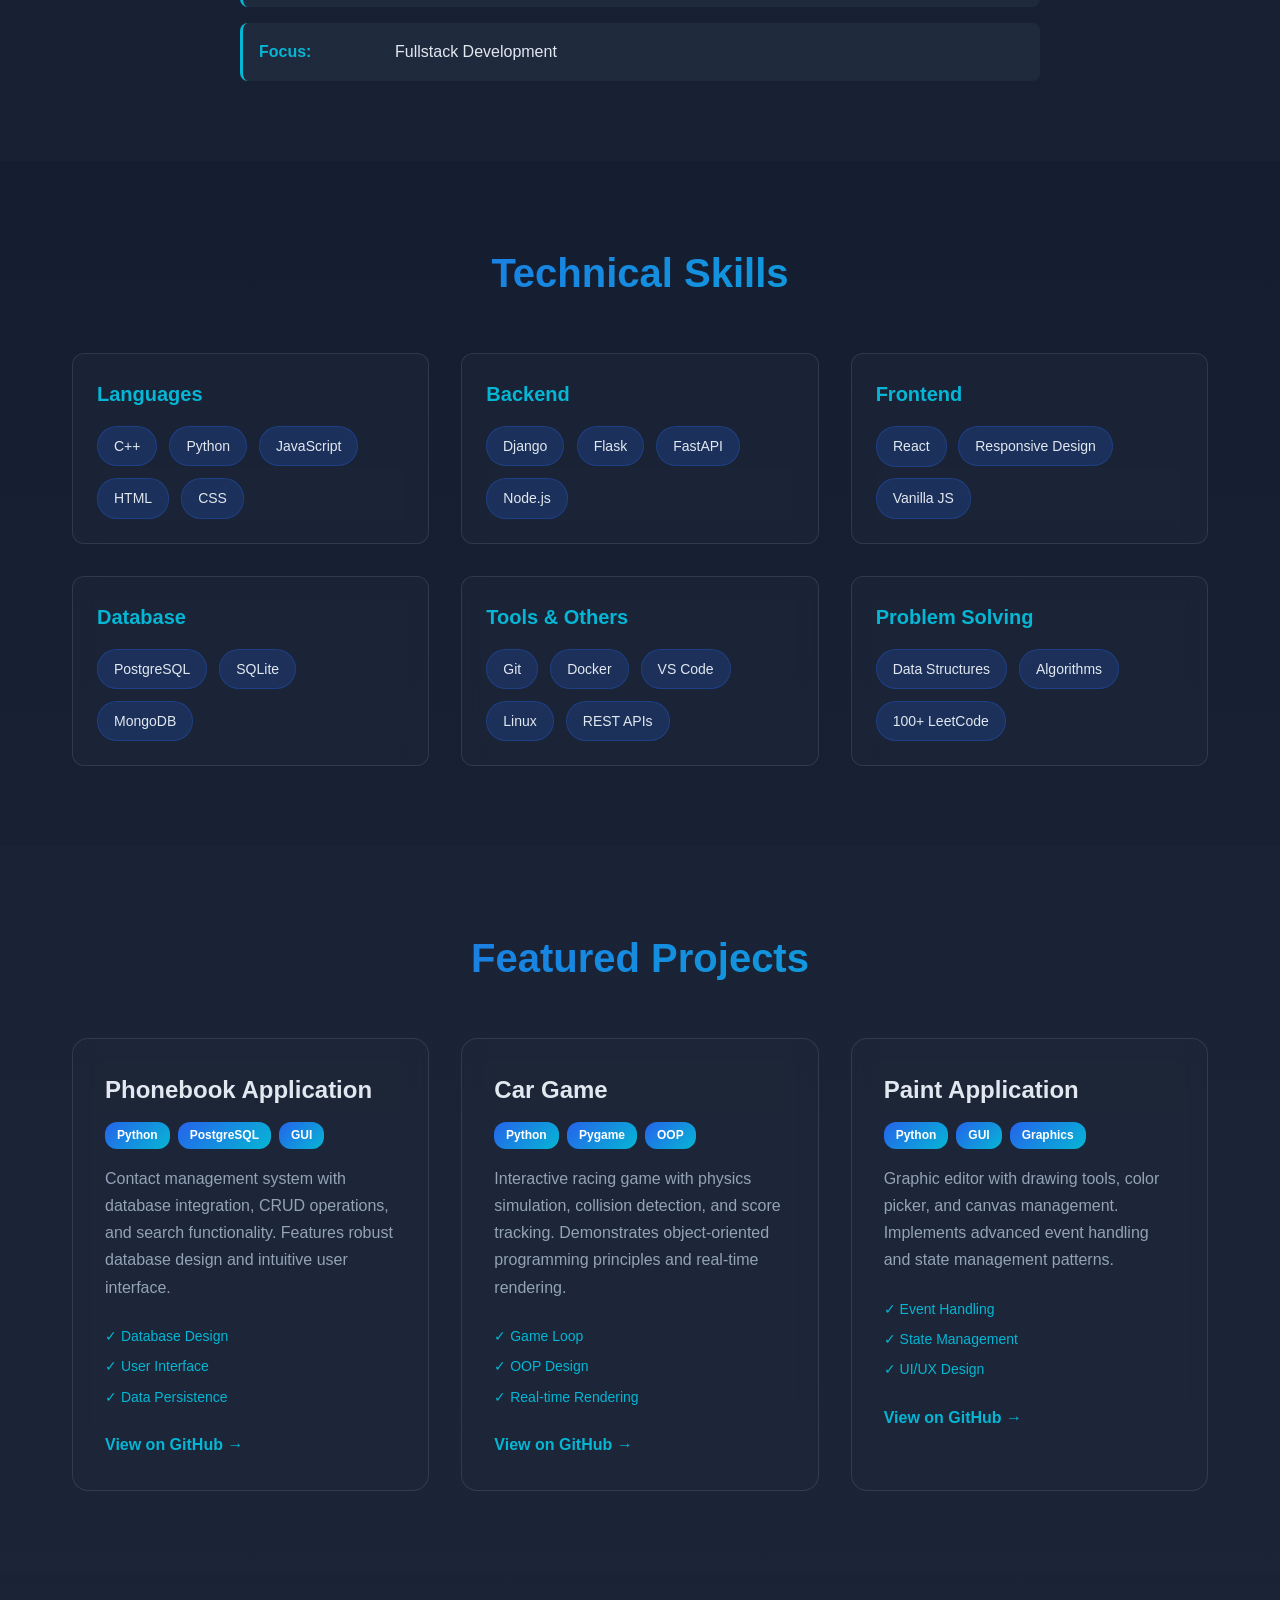
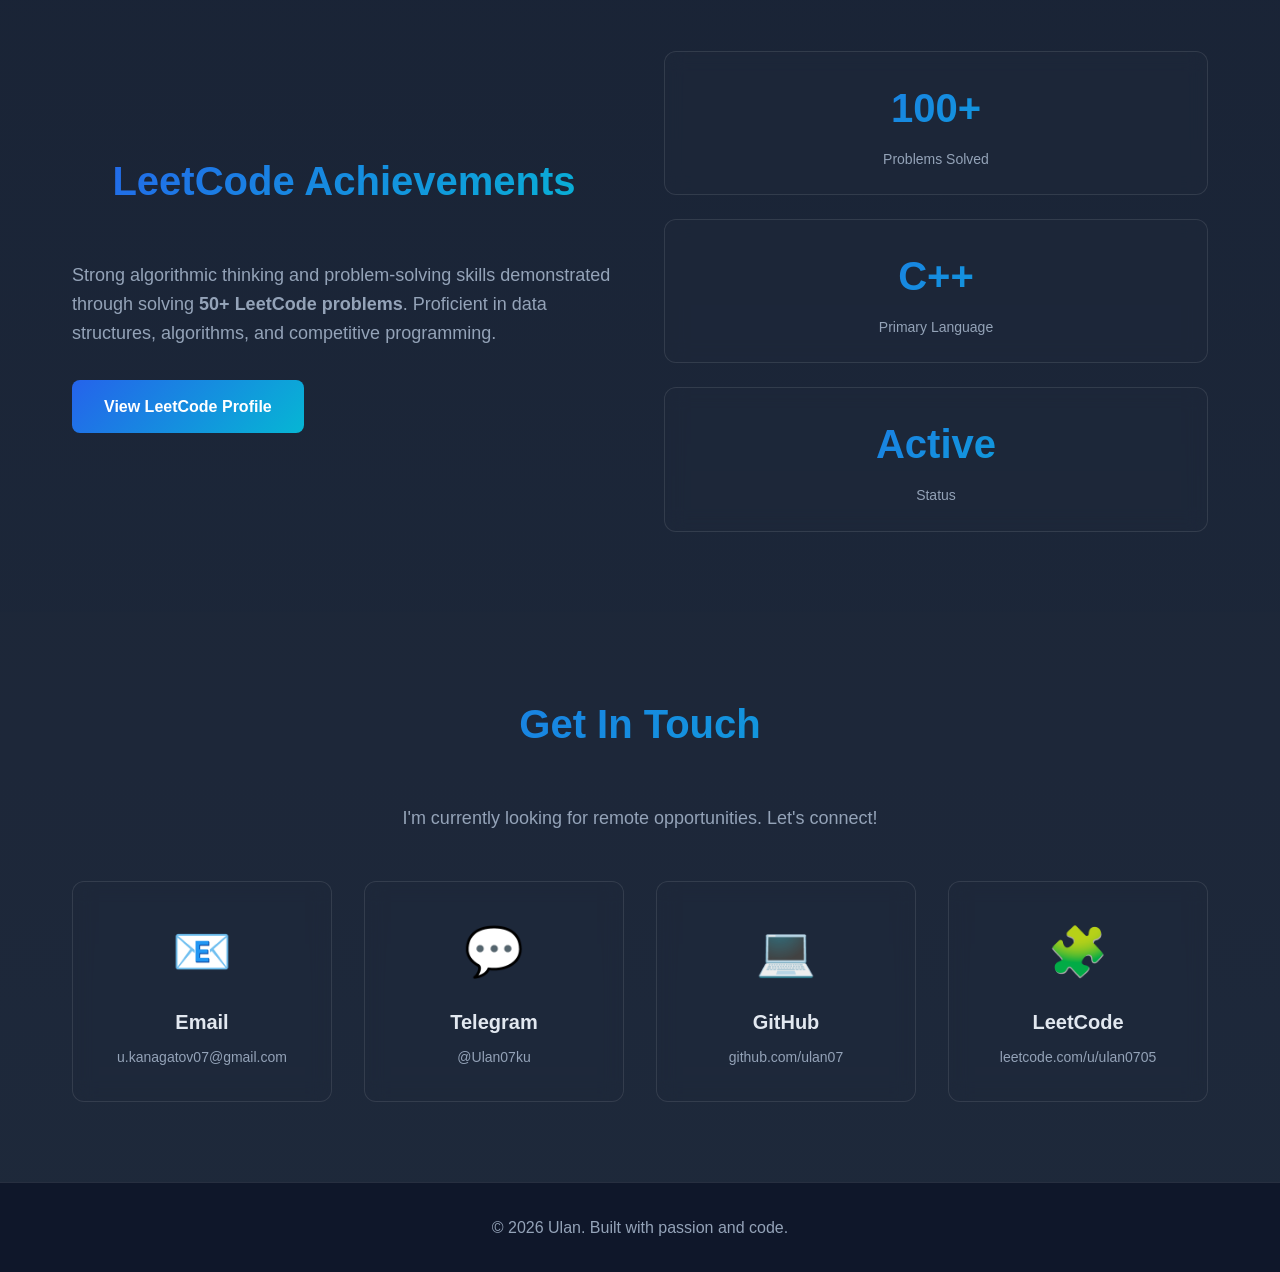
==== commit 0cbeab07: "1" ====
--- a/index.html
+++ b/index.html
@@ -51,7 +51,7 @@
                 <div class="floating-card">
                     <div class="card-content">
                         <div class="stat">
-                            <span class="stat-number">50+</span>
+                            <span class="stat-number">100+</span>
                             <span class="stat-label">LeetCode Problems</span>
                         </div>
                     </div>
@@ -157,7 +157,7 @@
                     <div class="skill-items">
                         <span class="skill-tag">Data Structures</span>
                         <span class="skill-tag">Algorithms</span>
-                        <span class="skill-tag">50+ LeetCode</span>
+                        <span class="skill-tag">100+ LeetCode</span>
                     </div>
                 </div>
             </div>
@@ -243,7 +243,7 @@
                     <h2 class="section-title">LeetCode Achievements</h2>
                     <p class="leetcode-description">
                         Strong algorithmic thinking and problem-solving skills demonstrated through
-                        solving <strong>50+ LeetCode problems</strong>. Proficient in data structures,
+                        solving <strong>100+ LeetCode problems</strong>. Proficient in data structures,
                         algorithms, and competitive programming.
                     </p>
                     <a href="https://leetcode.com/u/ulan0705/" class="btn btn-primary" target="_blank">
@@ -252,7 +252,7 @@
                 </div>
                 <div class="leetcode-stats">
                     <div class="stat-card">
-                        <div class="stat-number">50+</div>
+                        <div class="stat-number">100+</div>
                         <div class="stat-label">Problems Solved</div>
                     </div>
                     <div class="stat-card">
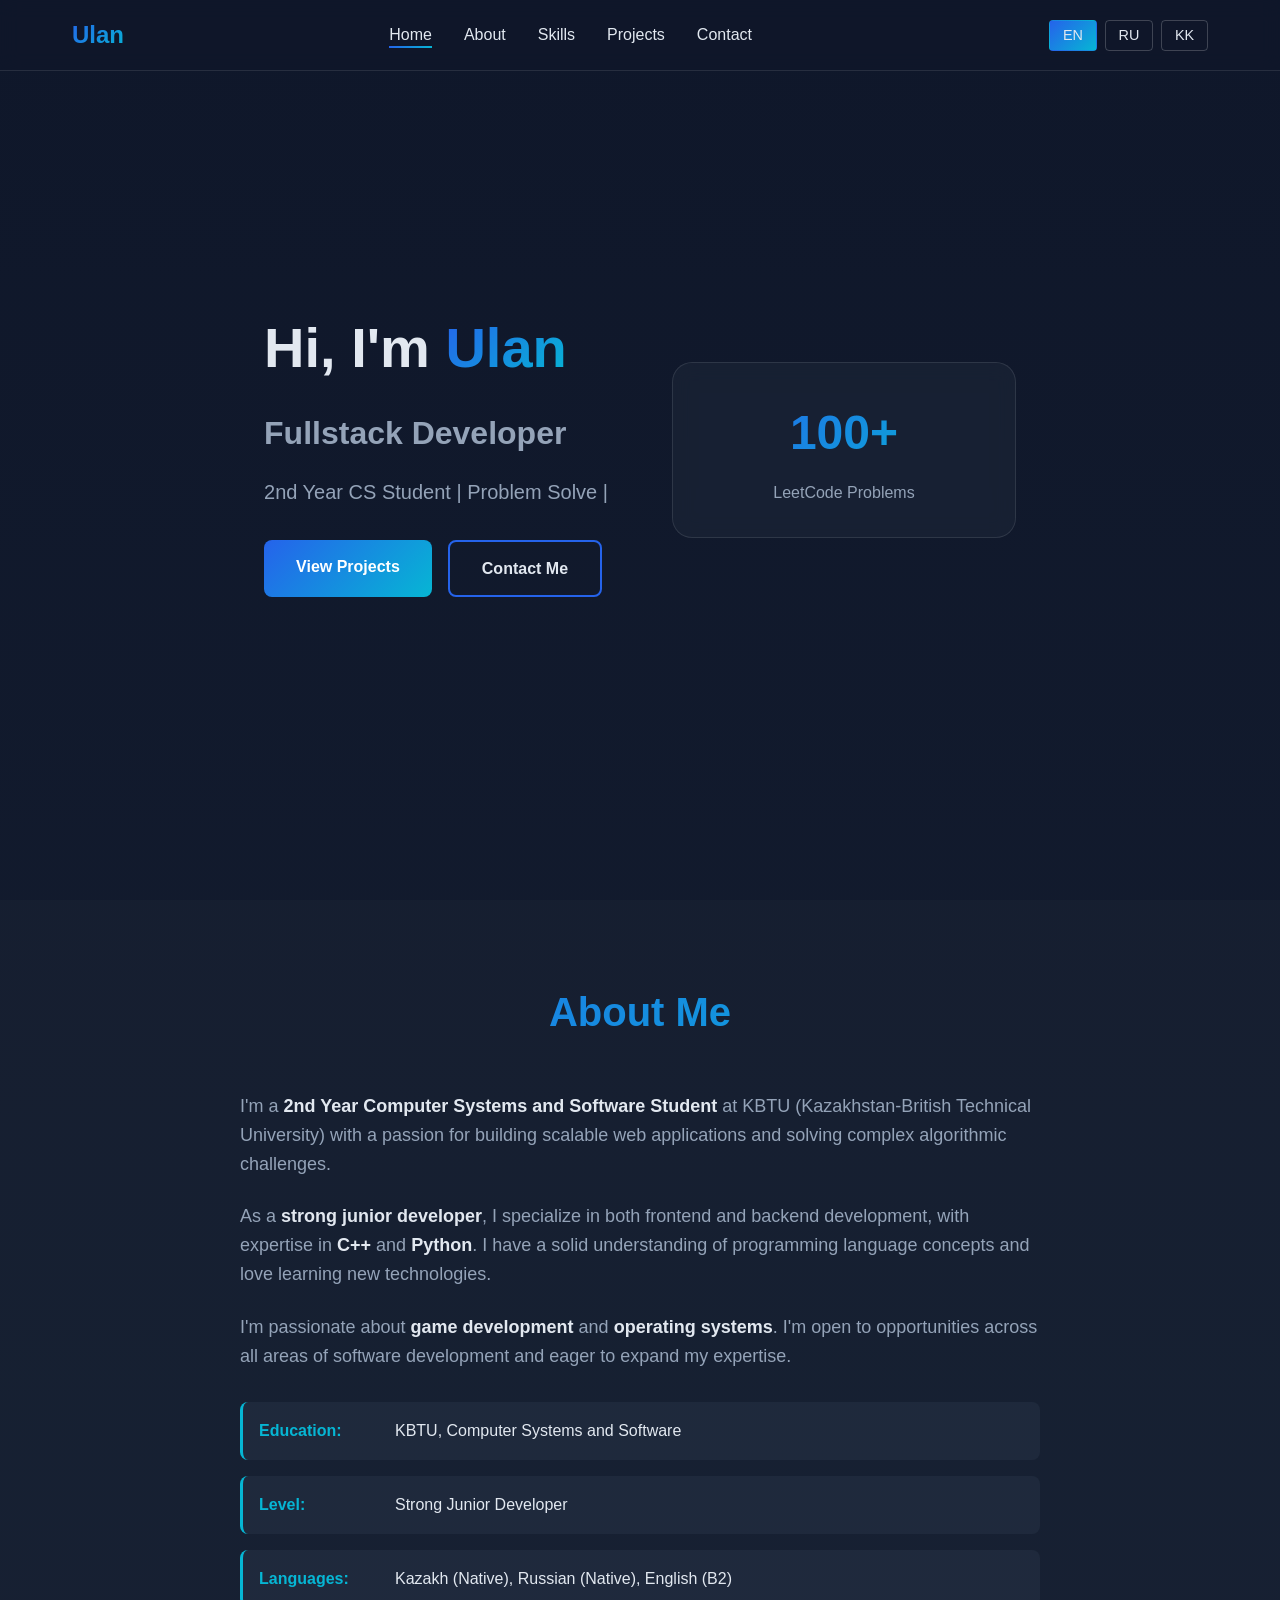
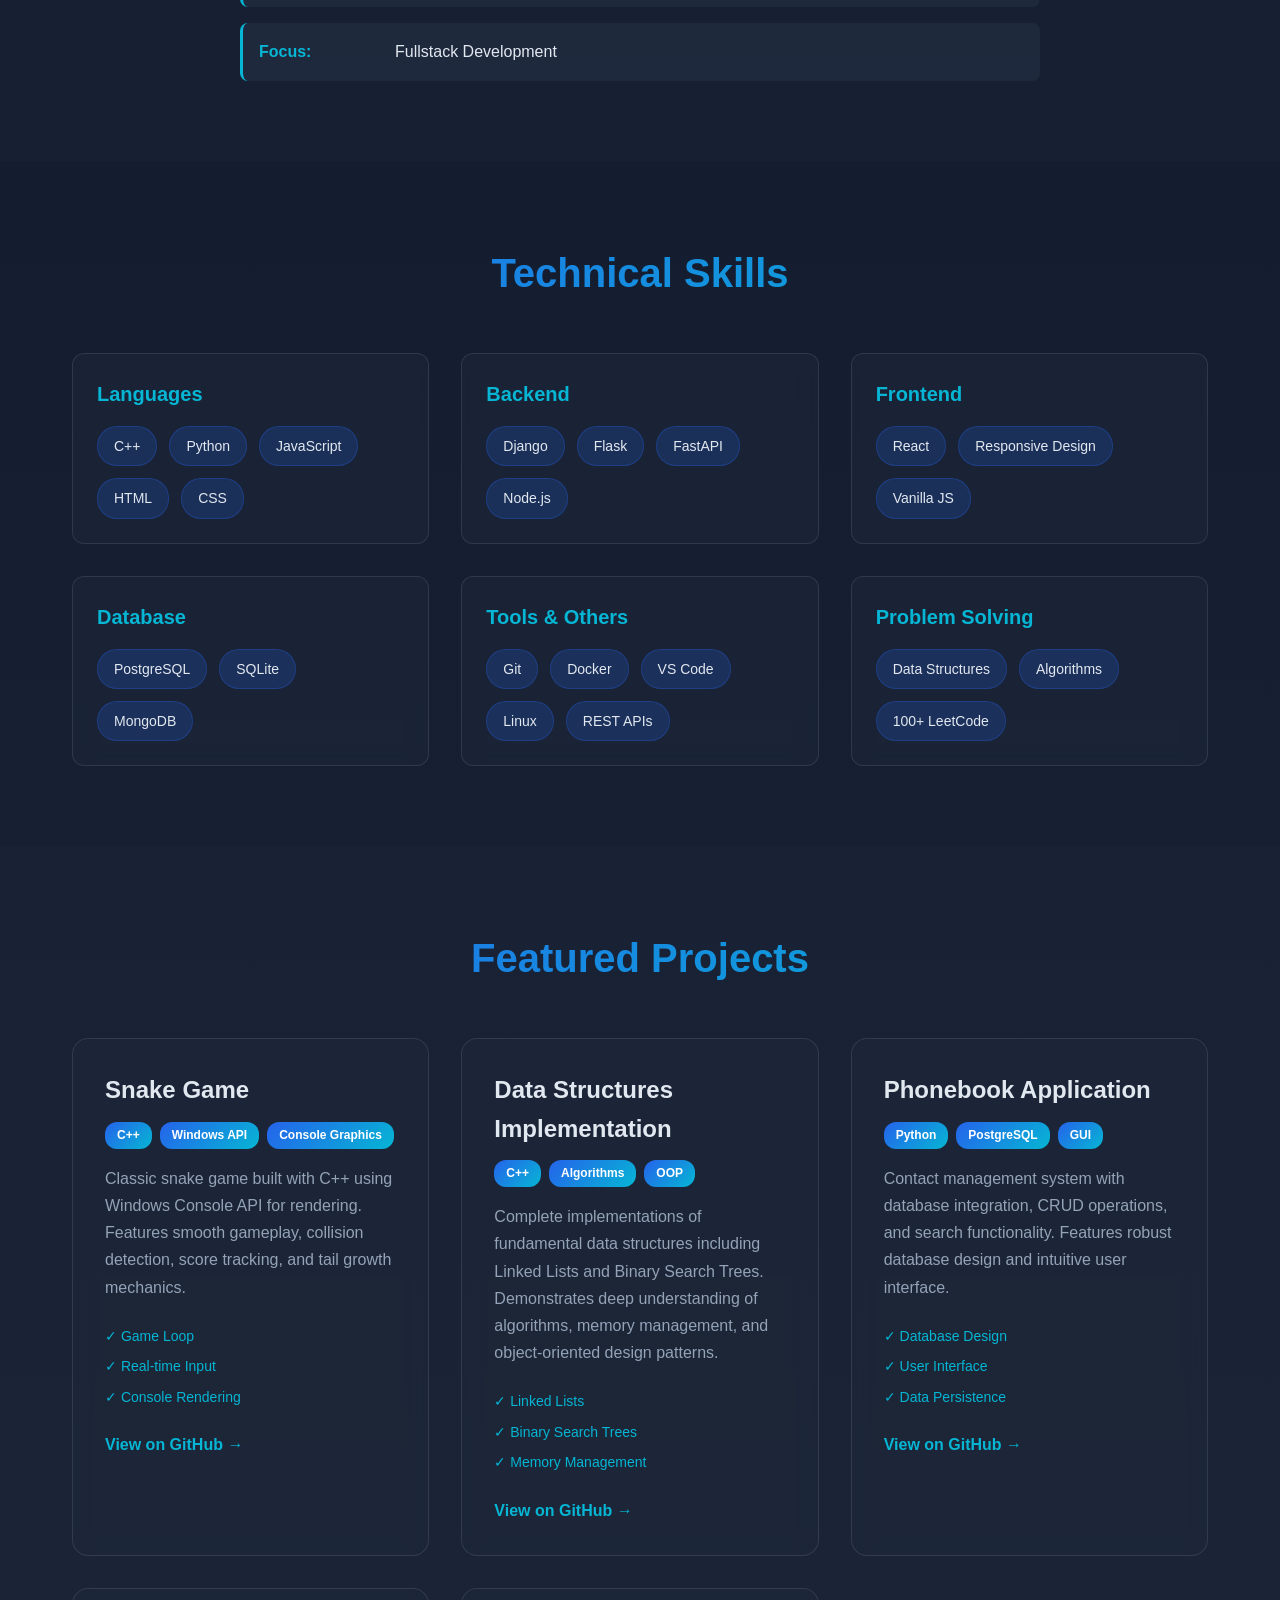
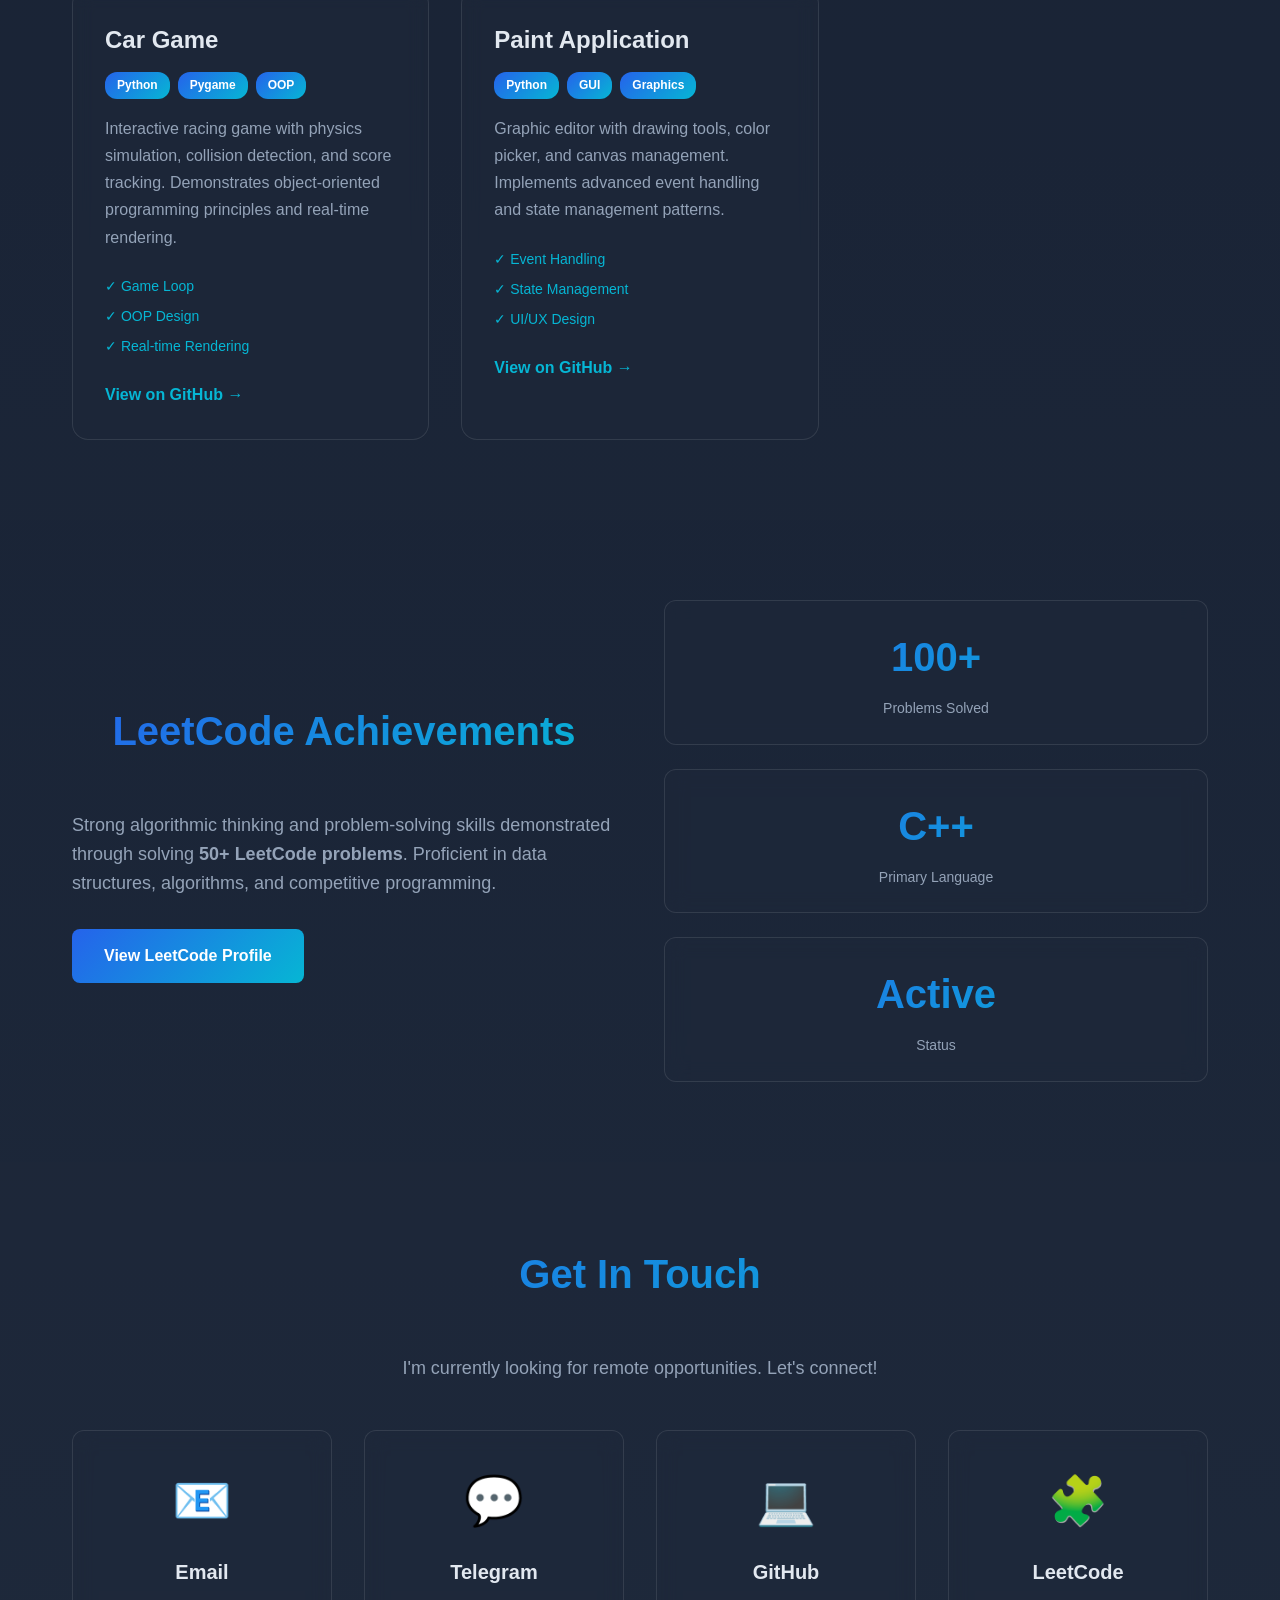
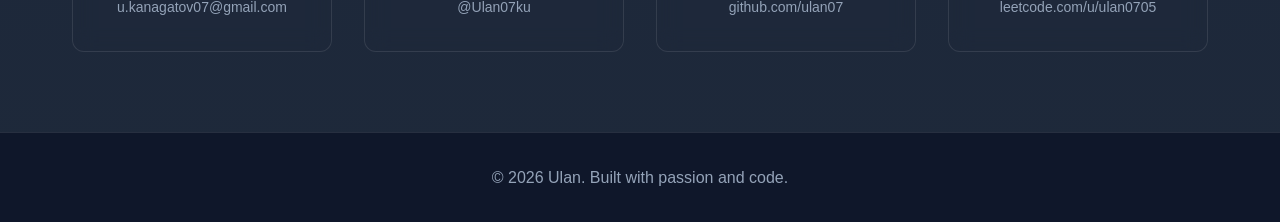
==== commit cdd1e8c2: "1" ====
--- a/index.html
+++ b/index.html
@@ -72,8 +72,8 @@
                     </p>
                     <p class="about-description">
                         As a <strong>strong junior developer</strong>, I specialize in both frontend and backend development,
-                        with expertise in <strong>C++</strong> and <strong>Python</strong>. I have a solid understanding of
-                        programming language concepts and love learning new technologies.
+                        with strong expertise in <strong>C++</strong> and experience in <strong>Python</strong>. I have a solid understanding of
+                        data structures, algorithms, and programming language concepts.
                     </p>
                     <p class="about-description">
                         I'm passionate about <strong>game development</strong> and <strong>operating systems</strong>.
@@ -171,6 +171,48 @@
             <div class="projects-grid">
                 <div class="project-card">
                     <div class="project-header">
+                        <h3 class="project-title">Snake Game</h3>
+                        <div class="project-tech">
+                            <span class="tech-badge">C++</span>
+                            <span class="tech-badge">Windows API</span>
+                            <span class="tech-badge">Console Graphics</span>
+                        </div>
+                    </div>
+                    <p class="project-description">
+                        Classic snake game built with C++ using Windows Console API for rendering.
+                        Features smooth gameplay, collision detection, score tracking, and tail growth mechanics.
+                    </p>
+                    <div class="project-highlights">
+                        <span class="highlight">✓ Game Loop</span>
+                        <span class="highlight">✓ Real-time Input</span>
+                        <span class="highlight">✓ Console Rendering</span>
+                    </div>
+                    <a href="https://github.com/ulan07/just-coding" class="project-link" target="_blank">View on GitHub →</a>
+                </div>
+
+                <div class="project-card">
+                    <div class="project-header">
+                        <h3 class="project-title">Data Structures Implementation</h3>
+                        <div class="project-tech">
+                            <span class="tech-badge">C++</span>
+                            <span class="tech-badge">Algorithms</span>
+                            <span class="tech-badge">OOP</span>
+                        </div>
+                    </div>
+                    <p class="project-description">
+                        Complete implementations of fundamental data structures including Linked Lists and Binary Search Trees.
+                        Demonstrates deep understanding of algorithms, memory management, and object-oriented design patterns.
+                    </p>
+                    <div class="project-highlights">
+                        <span class="highlight">✓ Linked Lists</span>
+                        <span class="highlight">✓ Binary Search Trees</span>
+                        <span class="highlight">✓ Memory Management</span>
+                    </div>
+                    <a href="https://github.com/ulan07/just-coding" class="project-link" target="_blank">View on GitHub →</a>
+                </div>
+
+                <div class="project-card">
+                    <div class="project-header">
                         <h3 class="project-title">Phonebook Application</h3>
                         <div class="project-tech">
                             <span class="tech-badge">Python</span>
@@ -242,9 +284,9 @@
                 <div class="leetcode-text">
                     <h2 class="section-title">LeetCode Achievements</h2>
                     <p class="leetcode-description">
-                        Strong algorithmic thinking and problem-solving skills demonstrated through
-                        solving <strong>100+ LeetCode problems</strong>. Proficient in data structures,
-                        algorithms, and competitive programming.
+                        Consistent problem-solving practice with <strong>100+ problems solved</strong>
+                        primarily in <strong>C++</strong>.
+                        Strong foundation in data structures, algorithms, and competitive programming.
                     </p>
                     <a href="https://leetcode.com/u/ulan0705/" class="btn btn-primary" target="_blank">
                         View LeetCode Profile
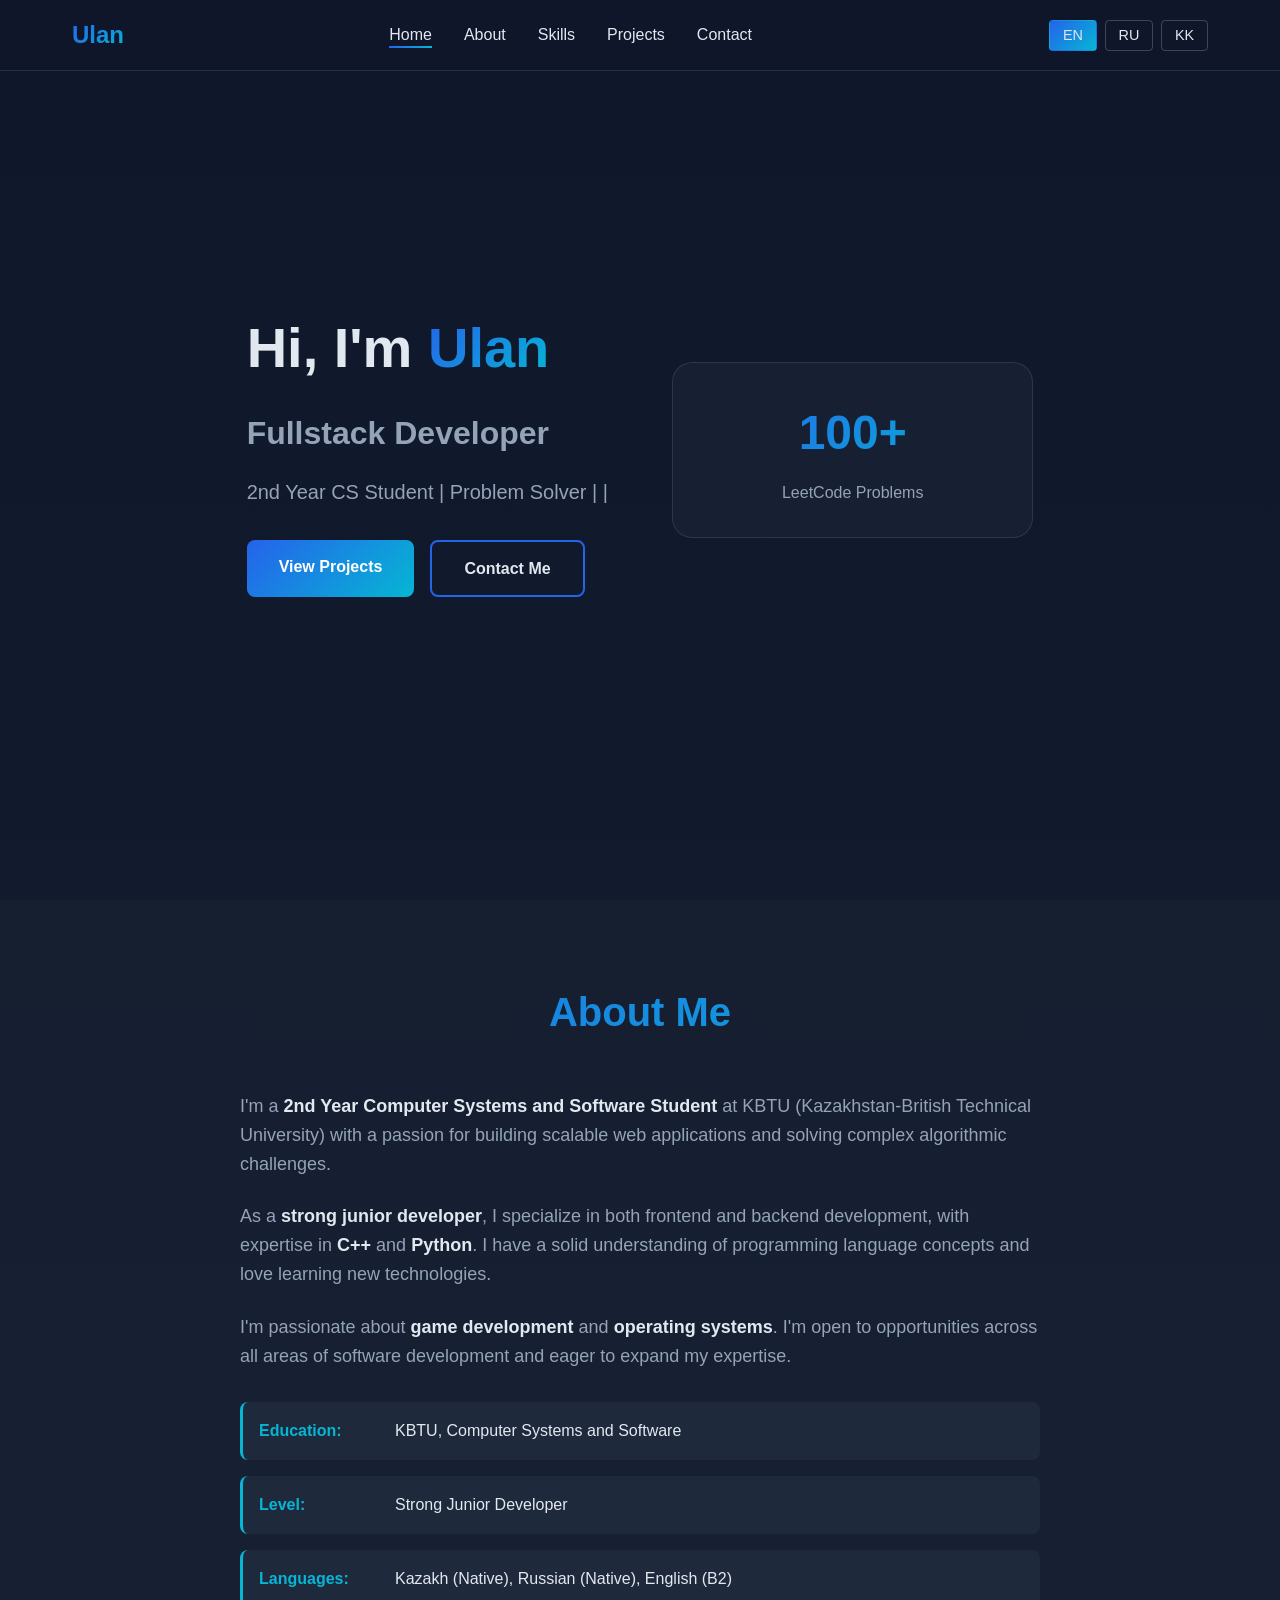
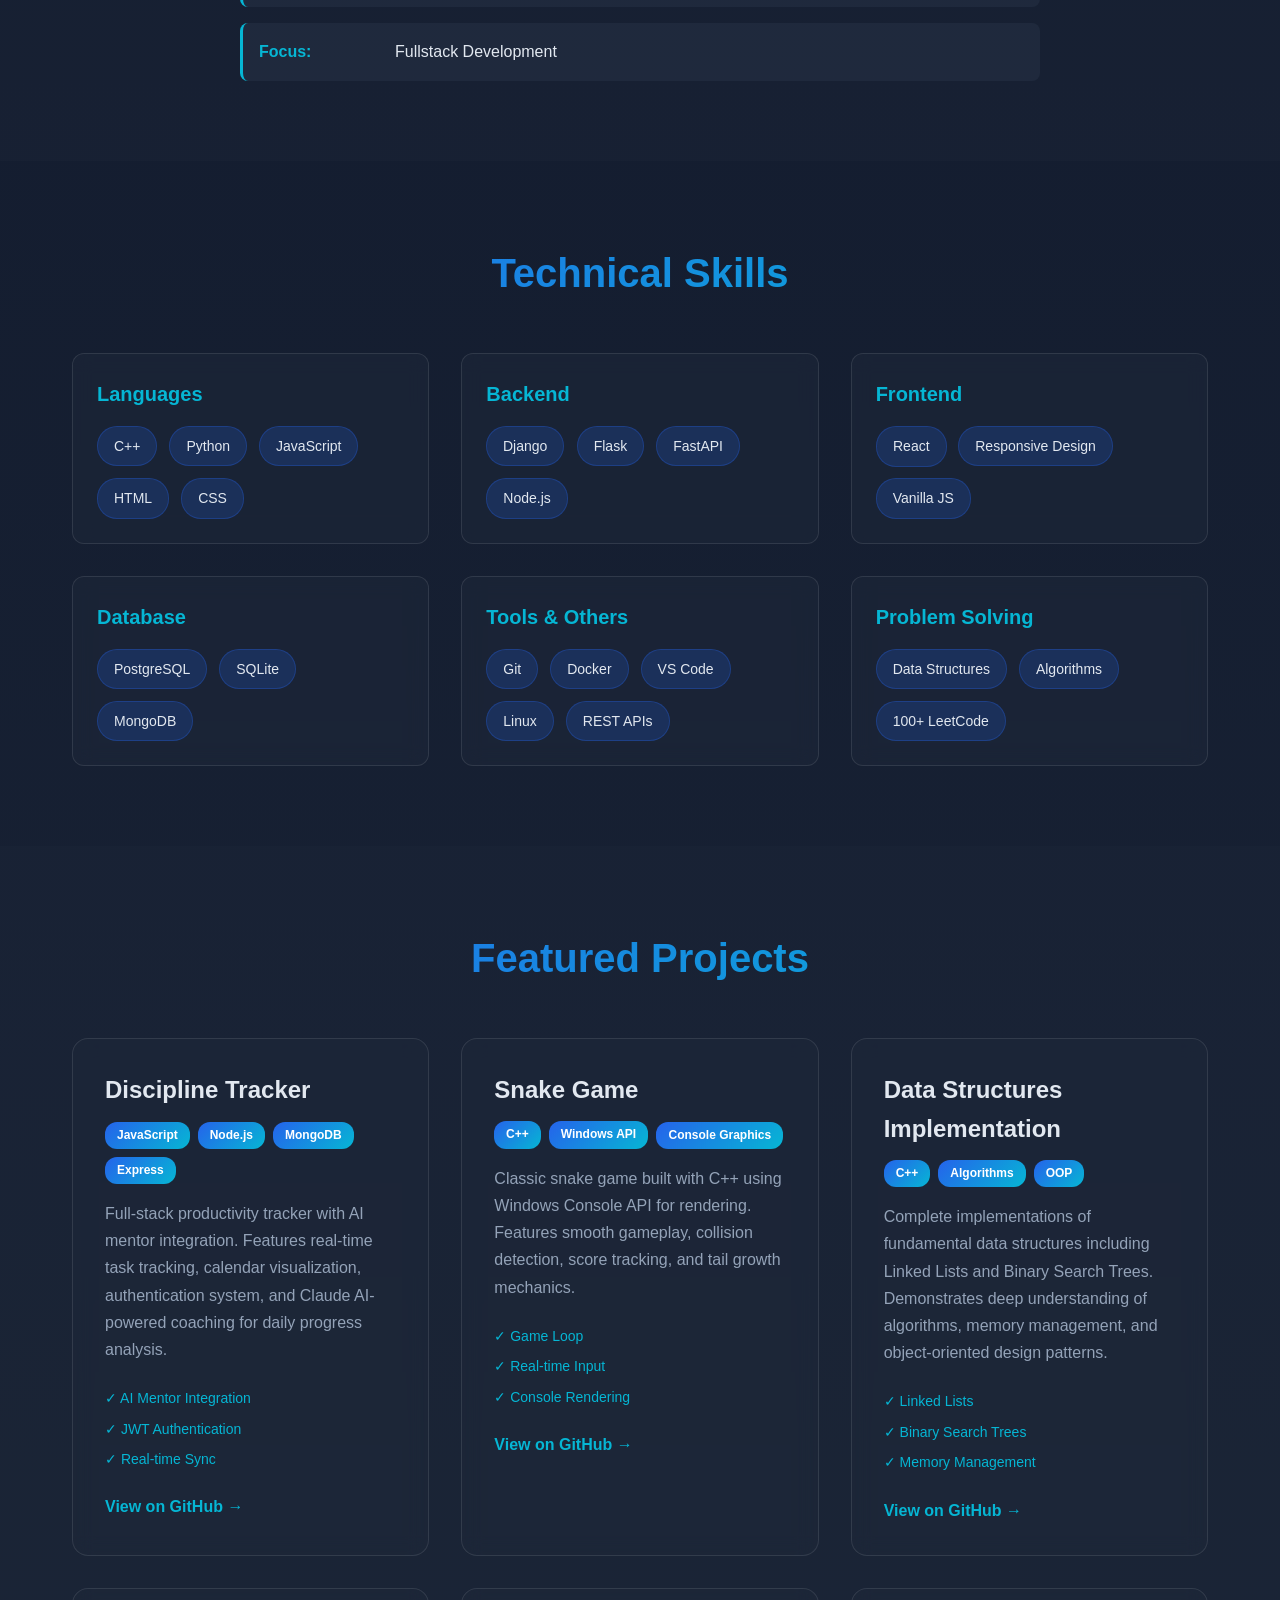
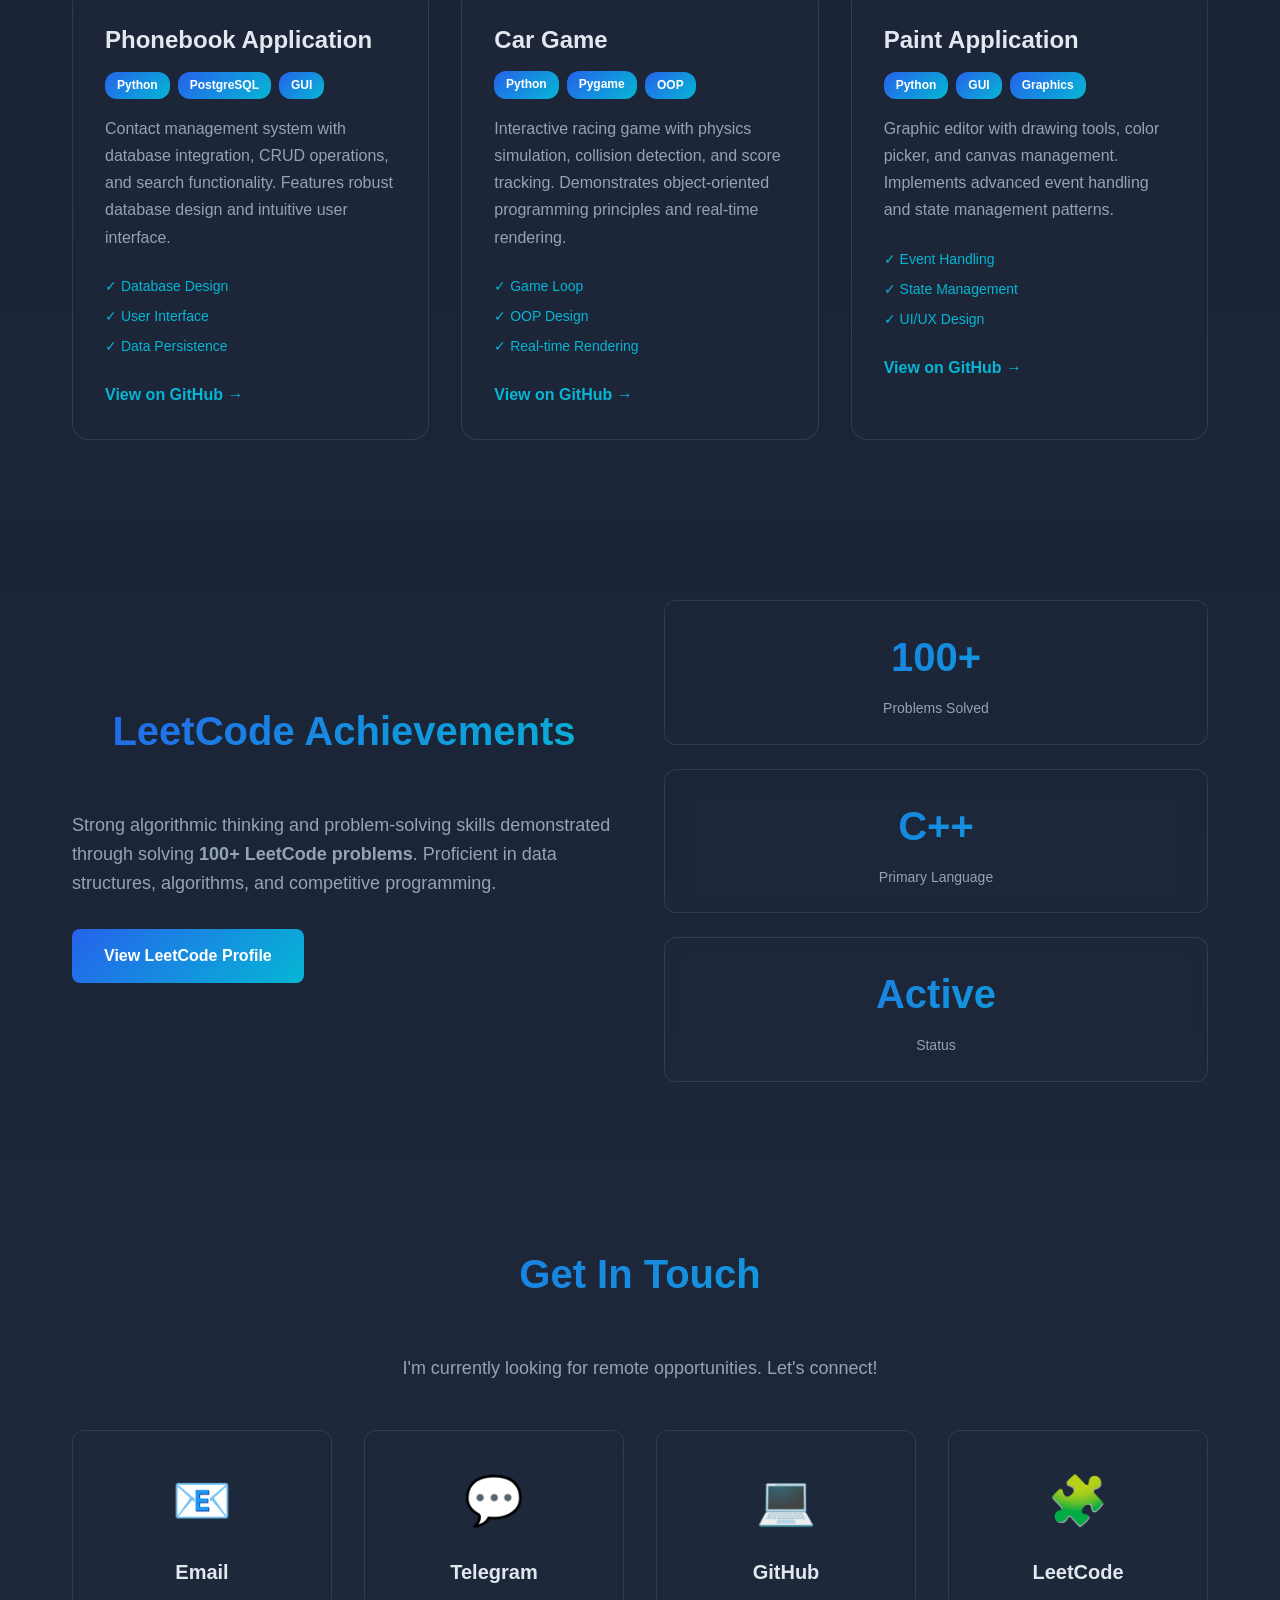
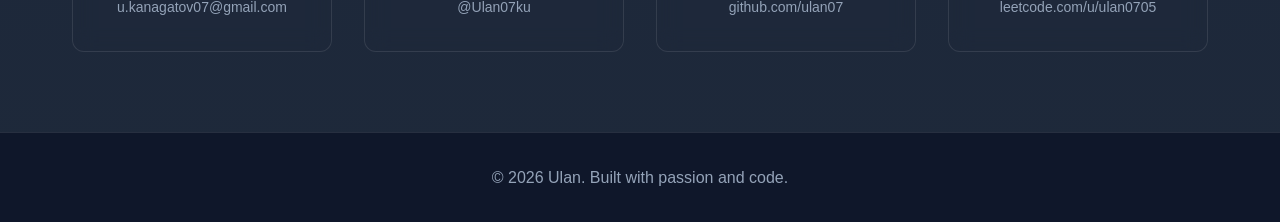
==== commit 6045ed91: "1" ====
--- a/index.html
+++ b/index.html
@@ -171,6 +171,28 @@
             <div class="projects-grid">
                 <div class="project-card">
                     <div class="project-header">
+                        <h3 class="project-title">Discipline Tracker</h3>
+                        <div class="project-tech">
+                            <span class="tech-badge">JavaScript</span>
+                            <span class="tech-badge">Node.js</span>
+                            <span class="tech-badge">MongoDB</span>
+                            <span class="tech-badge">Express</span>
+                        </div>
+                    </div>
+                    <p class="project-description">
+                        Full-stack productivity tracker with AI mentor integration. Features real-time task tracking,
+                        calendar visualization, authentication system, and Claude AI-powered coaching for daily progress analysis.
+                    </p>
+                    <div class="project-highlights">
+                        <span class="highlight">✓ AI Mentor Integration</span>
+                        <span class="highlight">✓ JWT Authentication</span>
+                        <span class="highlight">✓ Real-time Sync</span>
+                    </div>
+                    <a href="https://github.com/ulan07/tracker" class="project-link" target="_blank">View on GitHub →</a>
+                </div>
+
+                <div class="project-card">
+                    <div class="project-header">
                         <h3 class="project-title">Snake Game</h3>
                         <div class="project-tech">
                             <span class="tech-badge">C++</span>
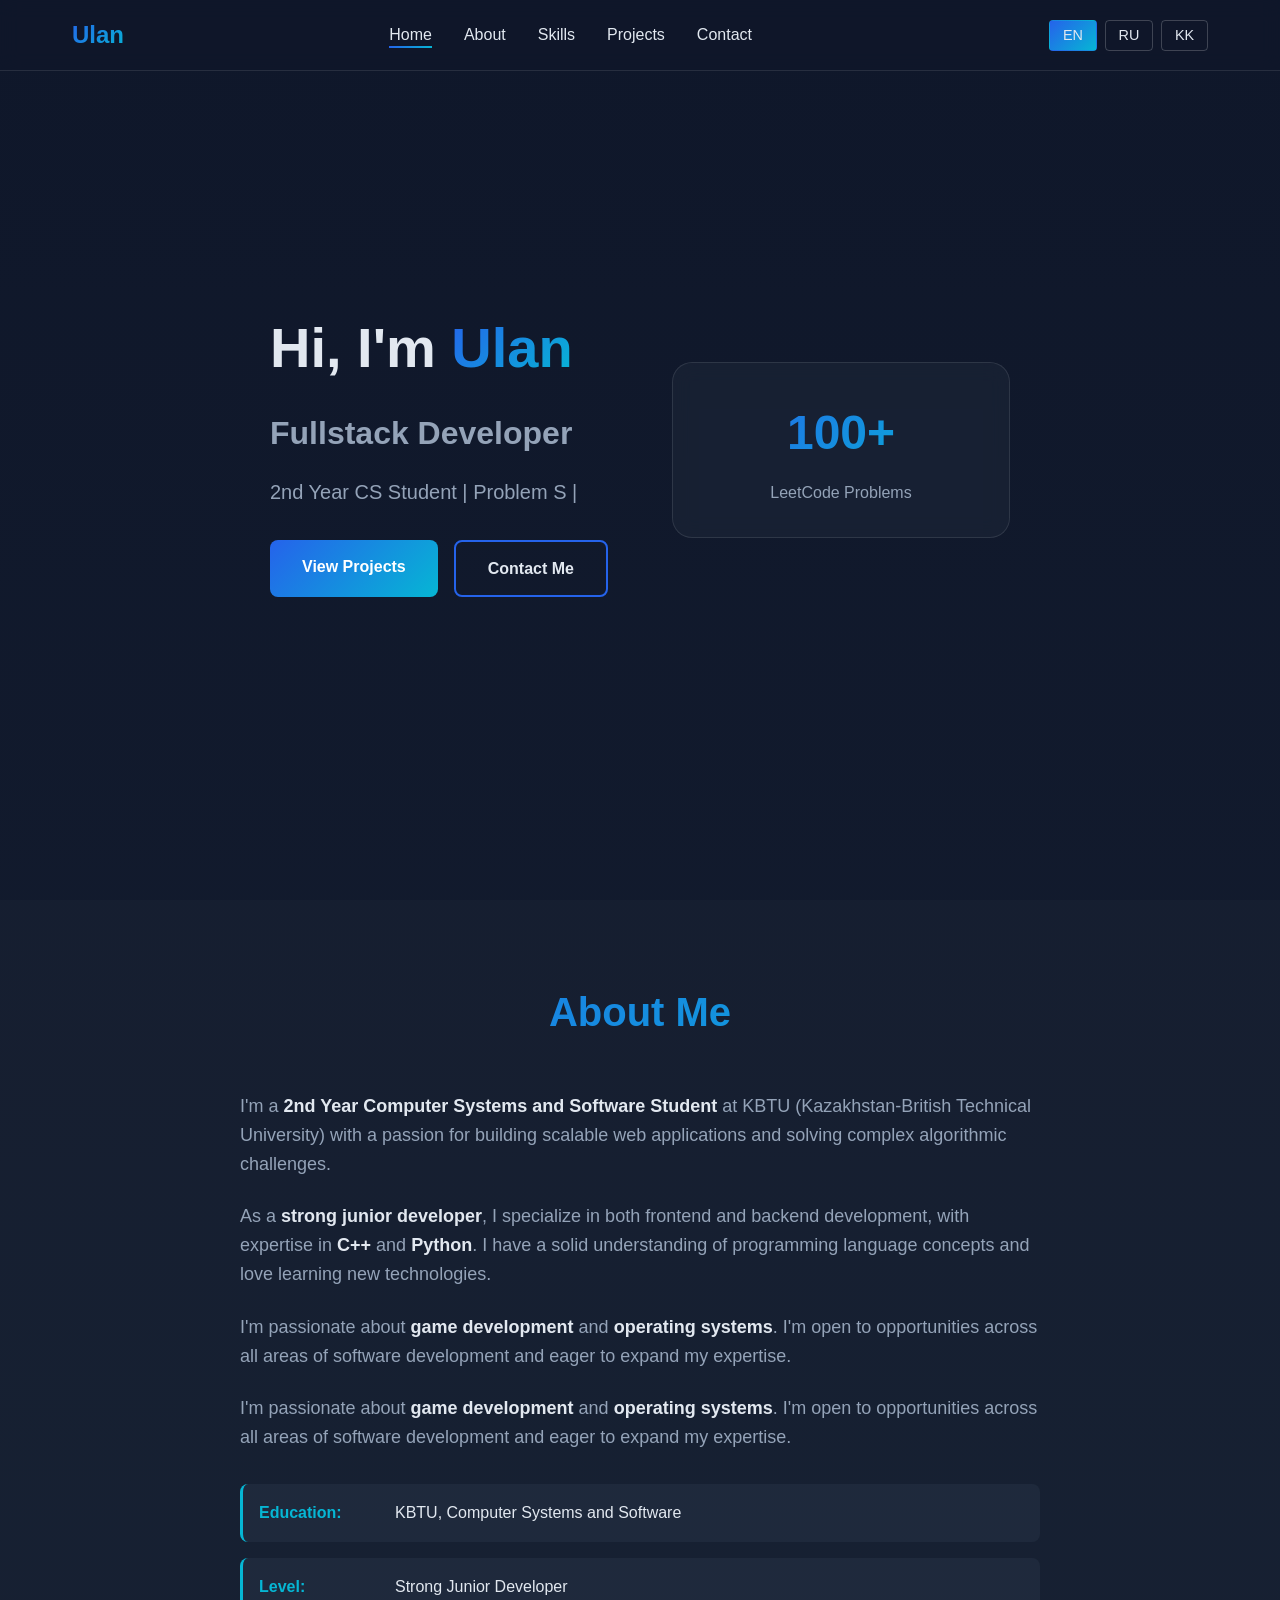
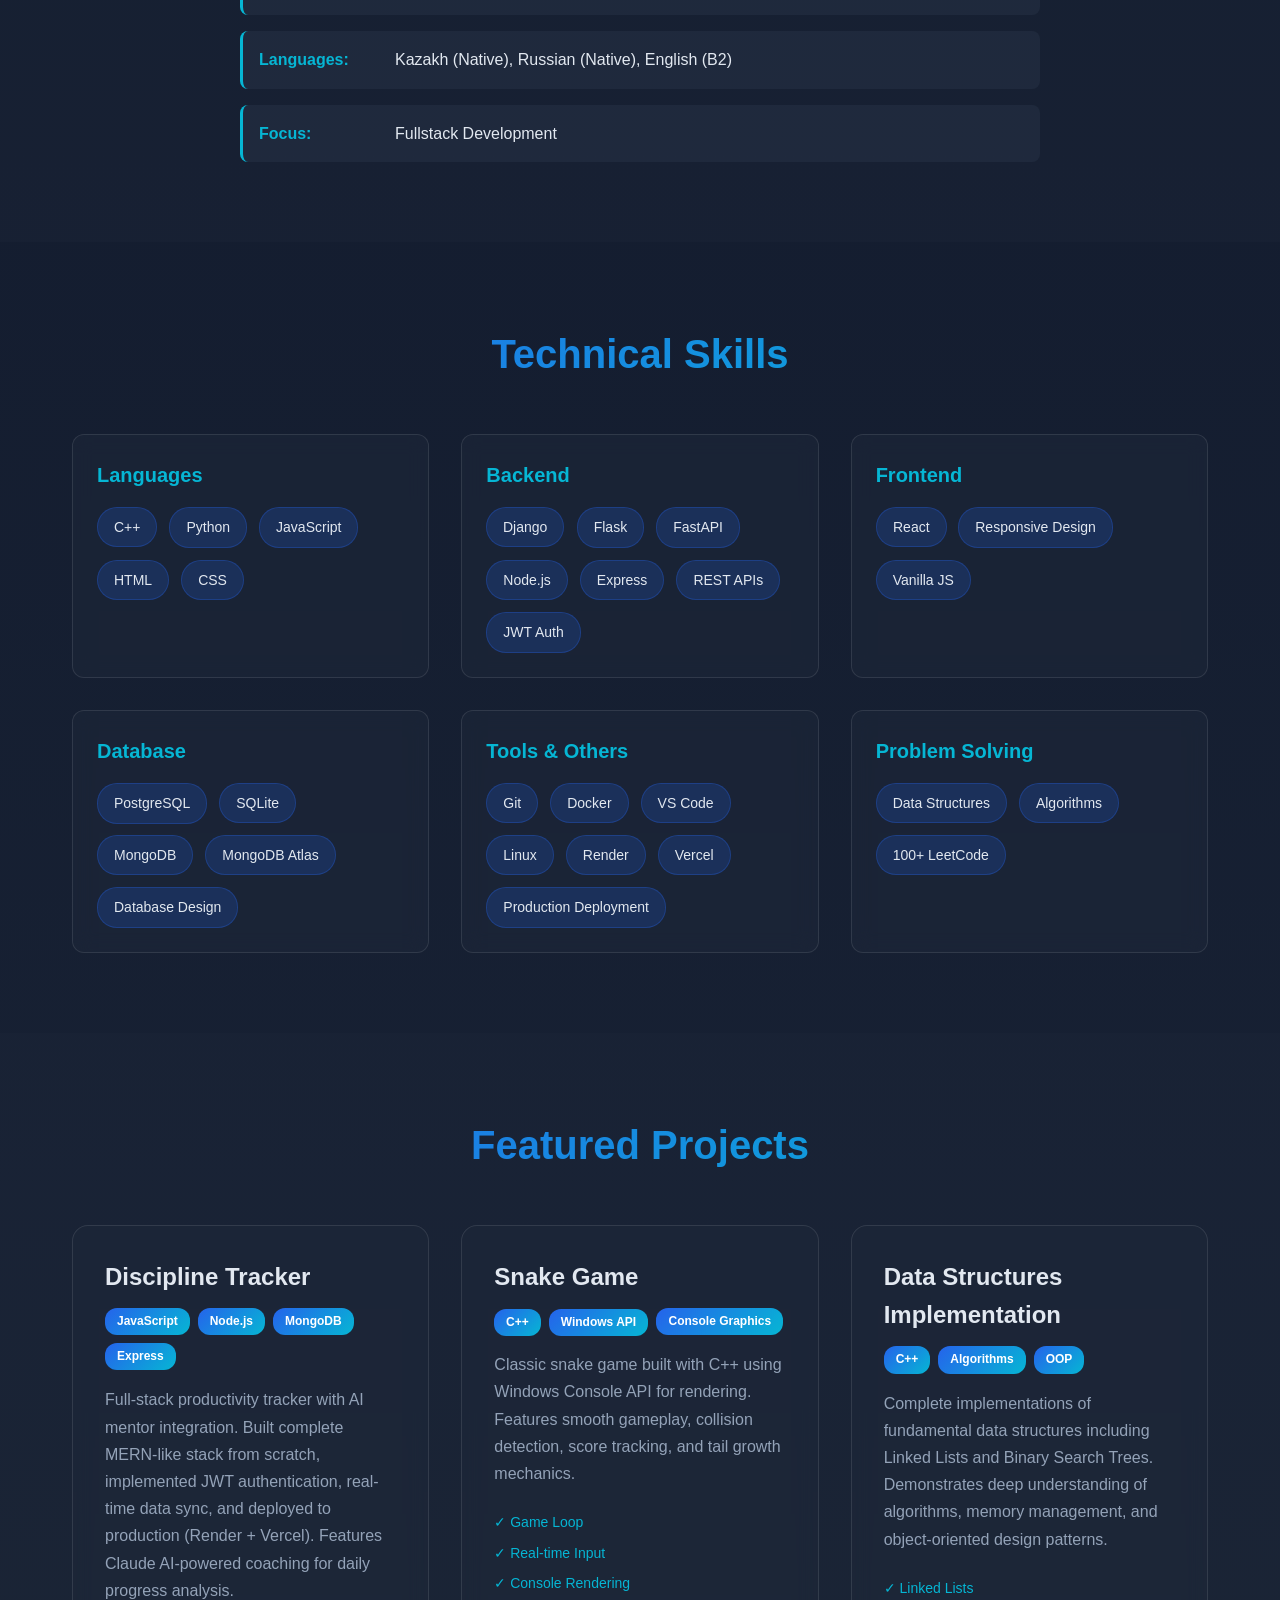
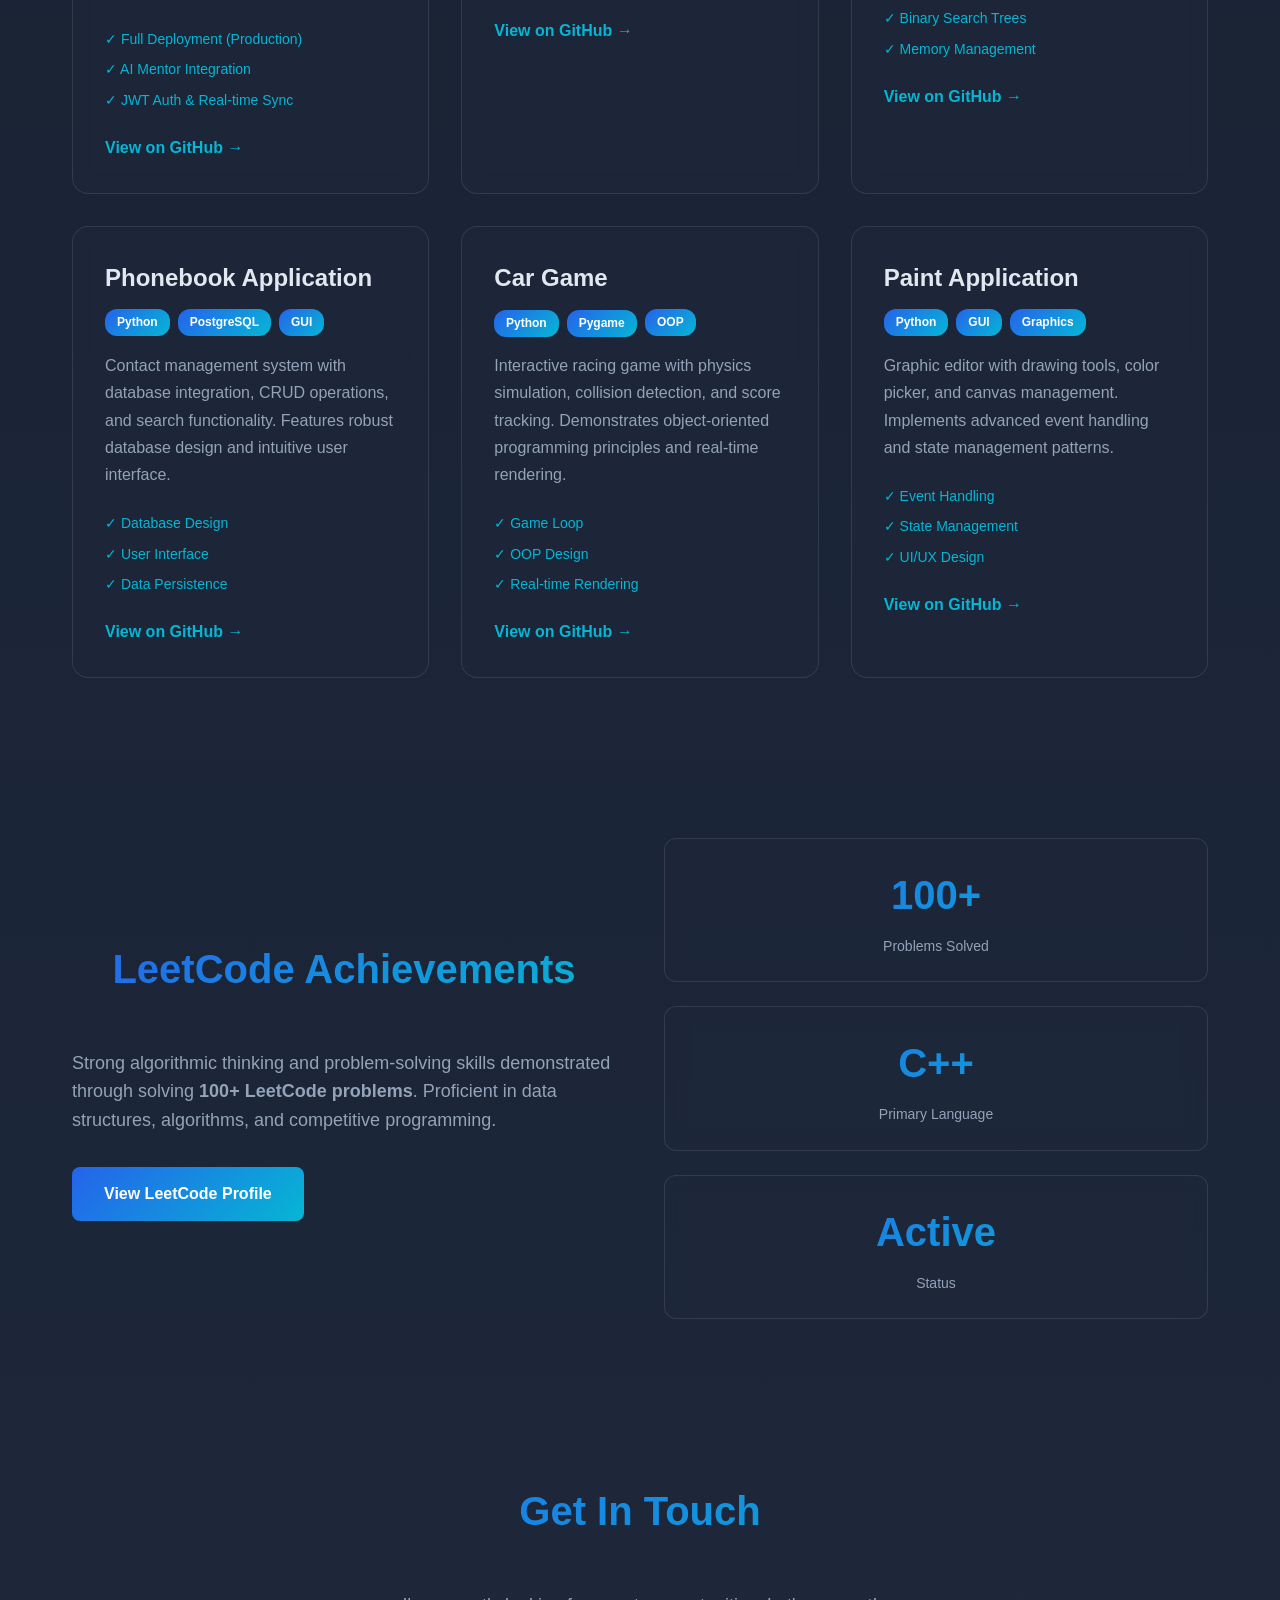
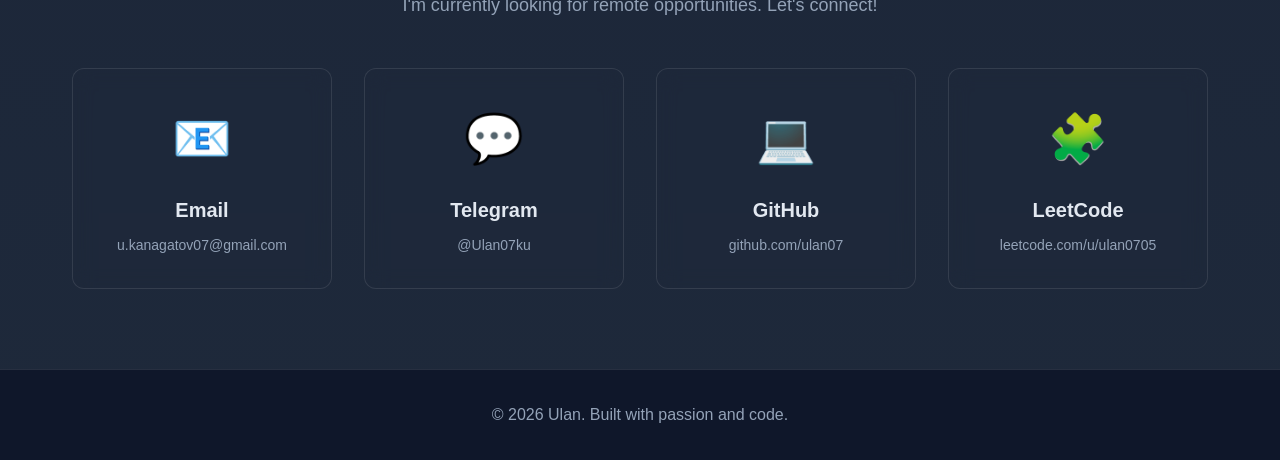
==== commit e37d0f0a: "1" ====
--- a/index.html
+++ b/index.html
@@ -76,6 +76,10 @@
                         data structures, algorithms, and programming language concepts.
                     </p>
                     <p class="about-description">
+                        I have <strong>hands-on fullstack experience</strong> — built and deployed a complete MERN-like application to production
+                        (Render + Vercel), implementing authentication, real-time data sync, and AI integration from scratch.
+                    </p>
+                    <p class="about-description">
                         I'm passionate about <strong>game development</strong> and <strong>operating systems</strong>.
                         I'm open to opportunities across all areas of software development and eager to expand my expertise.
                     </p>
@@ -124,6 +128,9 @@
                         <span class="skill-tag">Flask</span>
                         <span class="skill-tag">FastAPI</span>
                         <span class="skill-tag">Node.js</span>
+                        <span class="skill-tag">Express</span>
+                        <span class="skill-tag">REST APIs</span>
+                        <span class="skill-tag">JWT Auth</span>
                     </div>
                 </div>
                 <div class="skill-category">
@@ -140,6 +147,8 @@
                         <span class="skill-tag">PostgreSQL</span>
                         <span class="skill-tag">SQLite</span>
                         <span class="skill-tag">MongoDB</span>
+                        <span class="skill-tag">MongoDB Atlas</span>
+                        <span class="skill-tag">Database Design</span>
                     </div>
                 </div>
                 <div class="skill-category">
@@ -149,7 +158,9 @@
                         <span class="skill-tag">Docker</span>
                         <span class="skill-tag">VS Code</span>
                         <span class="skill-tag">Linux</span>
-                        <span class="skill-tag">REST APIs</span>
+                        <span class="skill-tag">Render</span>
+                        <span class="skill-tag">Vercel</span>
+                        <span class="skill-tag">Production Deployment</span>
                     </div>
                 </div>
                 <div class="skill-category">
@@ -180,13 +191,14 @@
                         </div>
                     </div>
                     <p class="project-description">
-                        Full-stack productivity tracker with AI mentor integration. Features real-time task tracking,
-                        calendar visualization, authentication system, and Claude AI-powered coaching for daily progress analysis.
-                    </p>
-                    <div class="project-highlights">
+                        Full-stack productivity tracker with AI mentor integration. Built complete MERN-like stack from scratch,
+                        implemented JWT authentication, real-time data sync, and deployed to production (Render + Vercel).
+                        Features Claude AI-powered coaching for daily progress analysis.
+                    </p>
+                    <div class="project-highlights">
+                        <span class="highlight">✓ Full Deployment (Production)</span>
                         <span class="highlight">✓ AI Mentor Integration</span>
-                        <span class="highlight">✓ JWT Authentication</span>
-                        <span class="highlight">✓ Real-time Sync</span>
+                        <span class="highlight">✓ JWT Auth & Real-time Sync</span>
                     </div>
                     <a href="https://github.com/ulan07/tracker" class="project-link" target="_blank">View on GitHub →</a>
                 </div>
